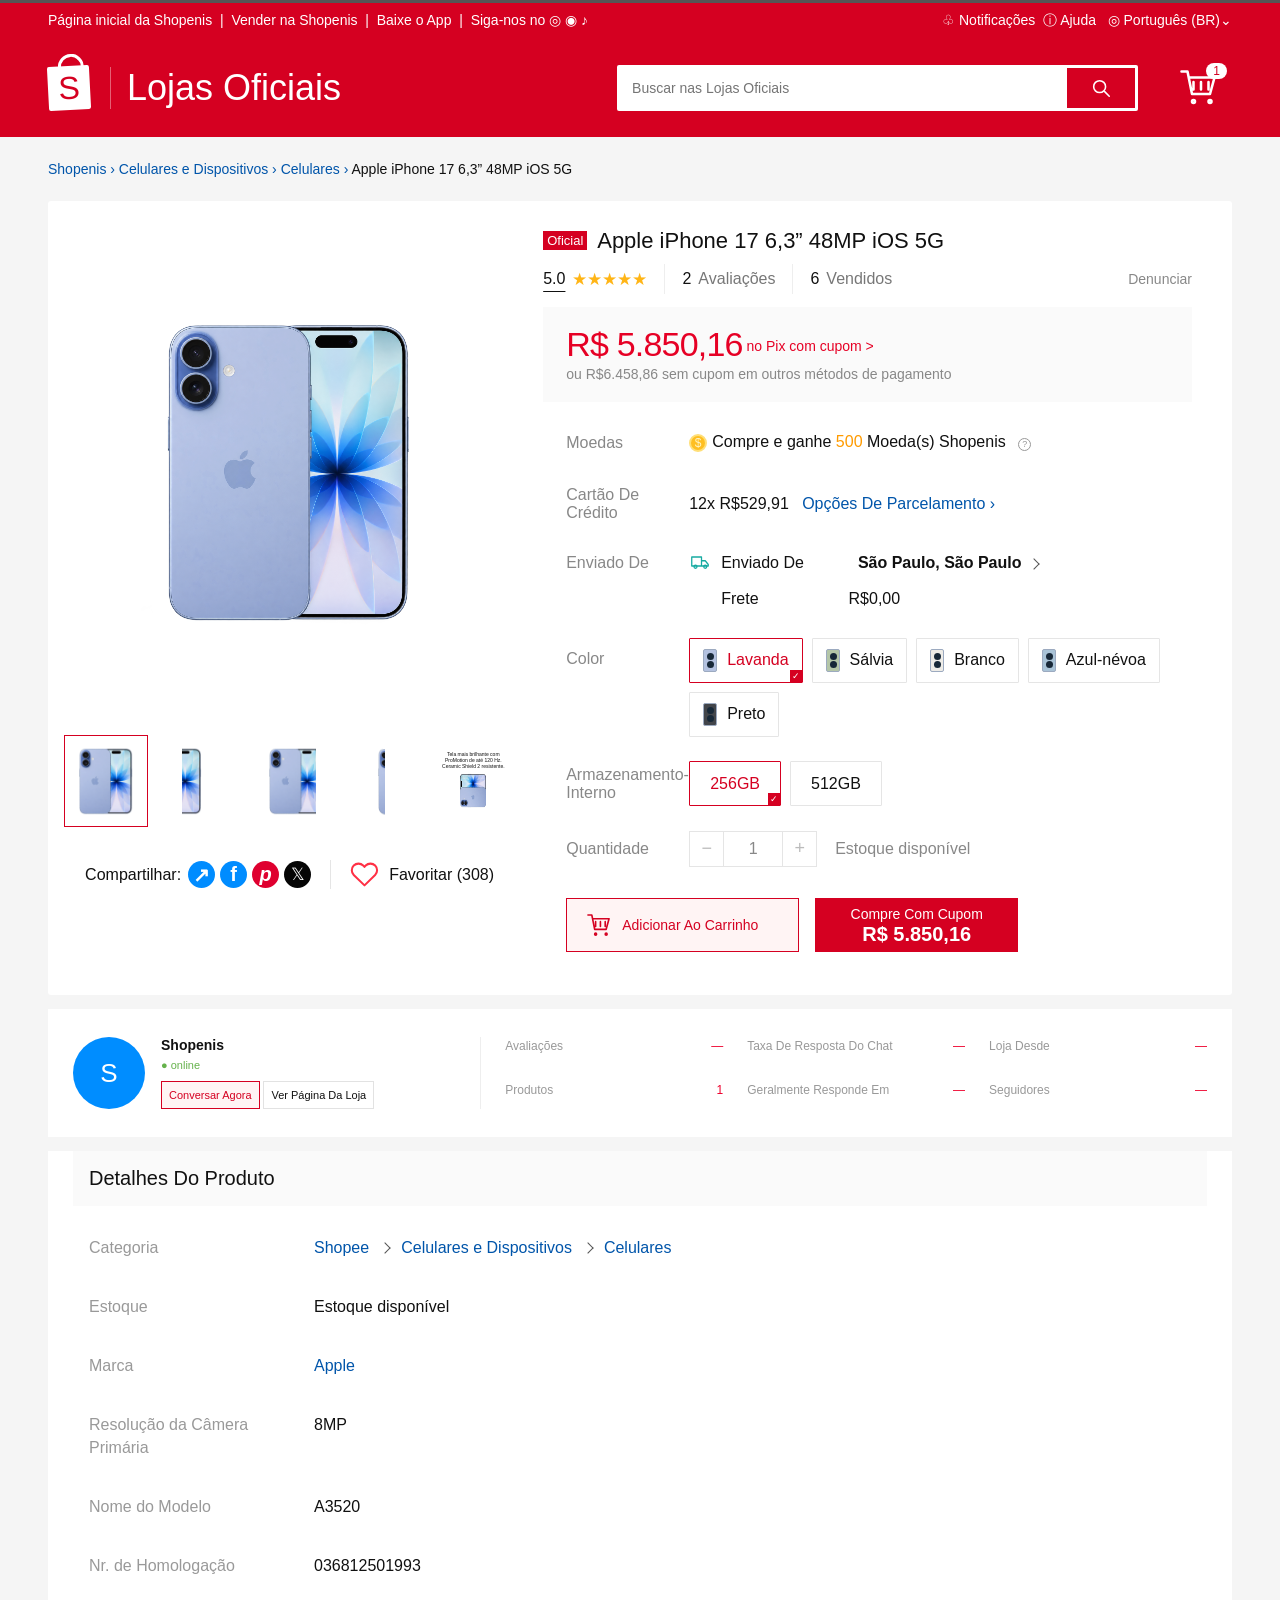
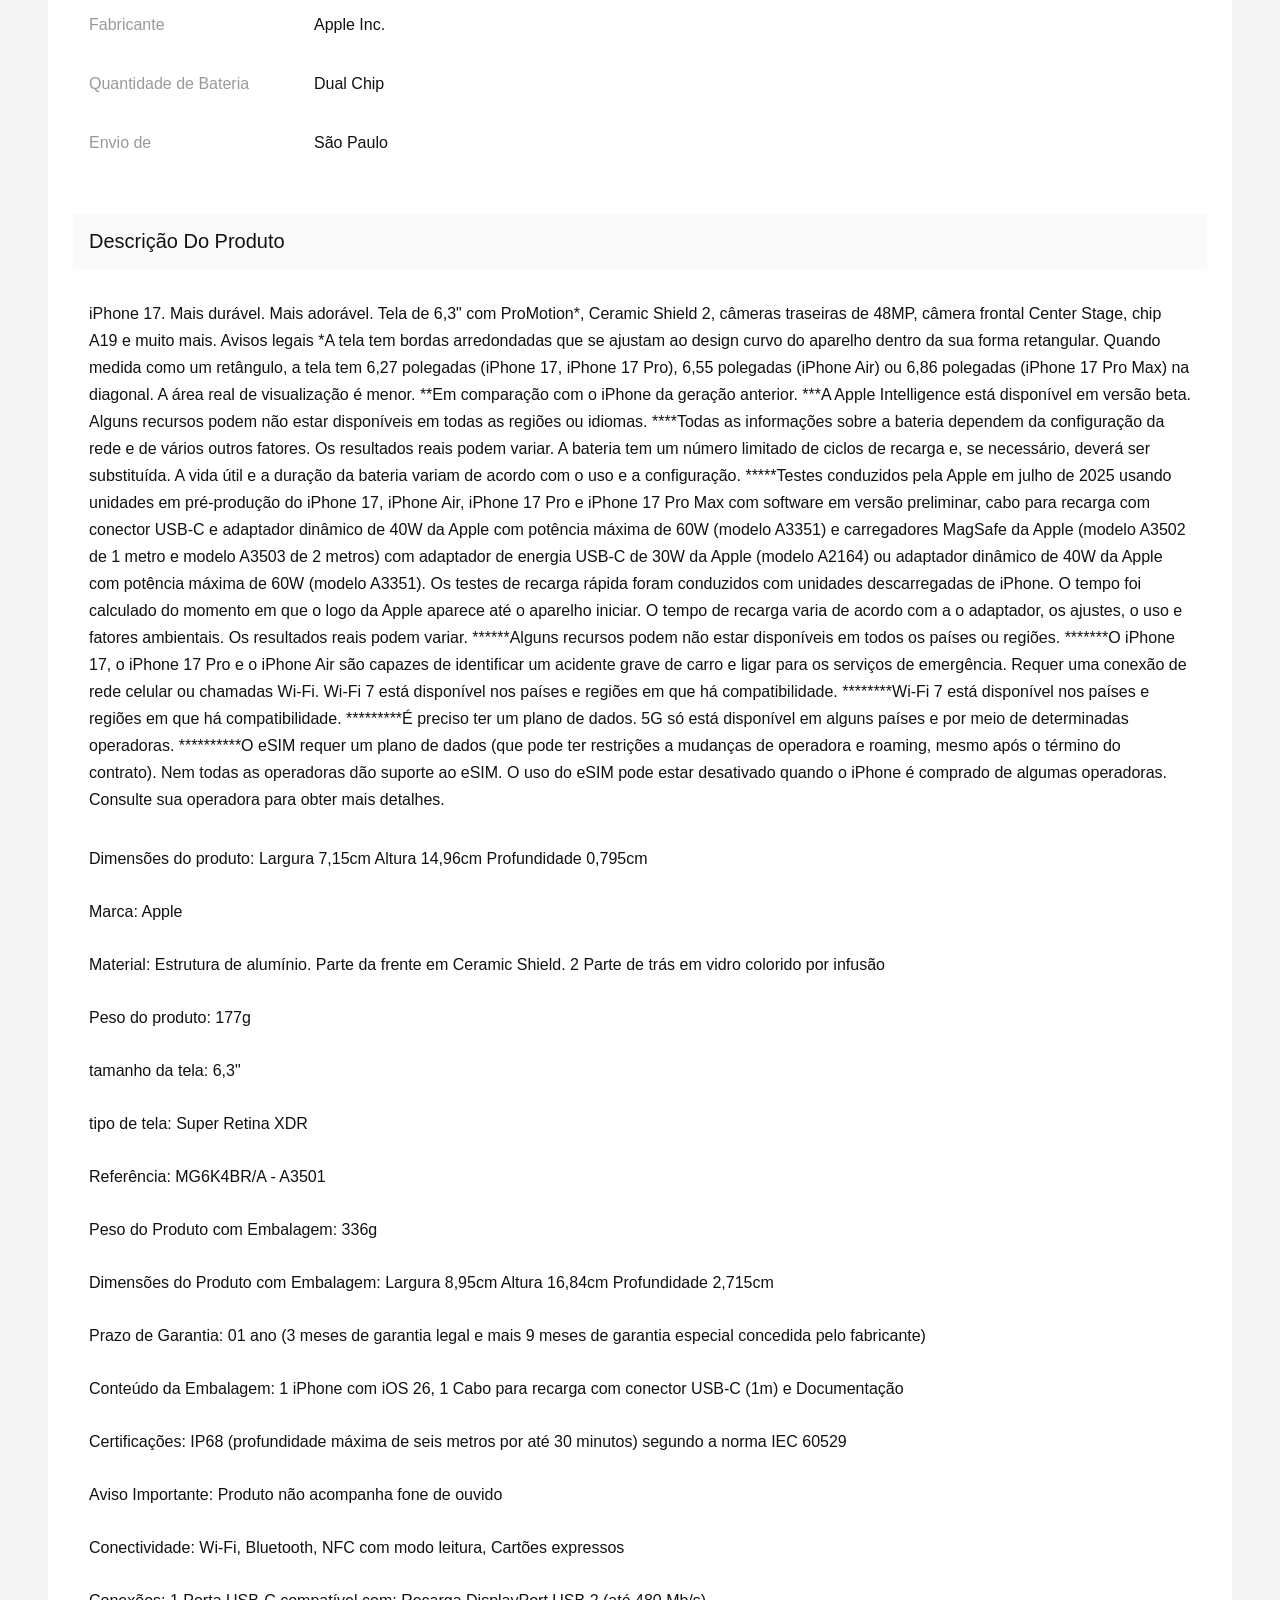
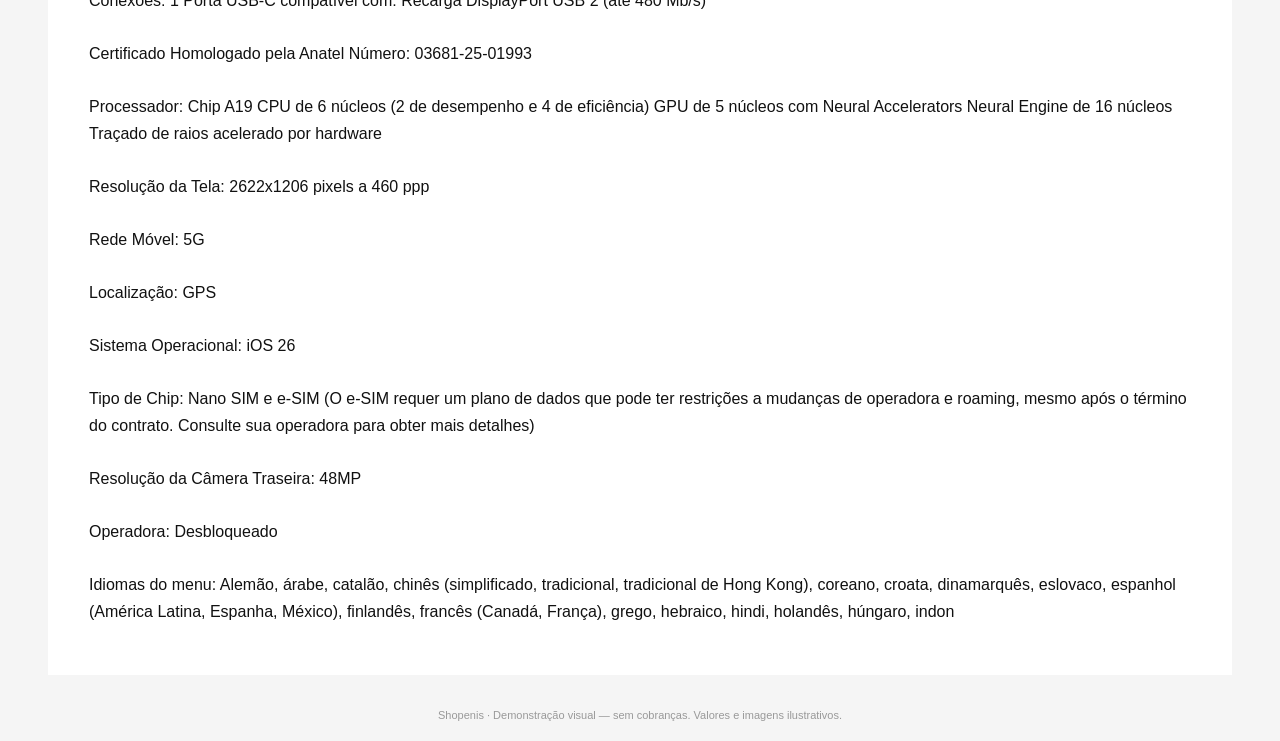
==== ABRIR-CHECKOUT.html @ 7eb9c3ce "Create Shopenis visual checkout with standalone HTML preview" ====
<!doctype html><html lang="pt-BR"><head><meta charset="UTF-8"><meta name="viewport" content="width=device-width,initial-scale=1"><title>Shopenis | iPhone 17</title><style>
*{box-sizing:border-box}body{margin:0;background:#f5f5f5;color:#111;font:14px Arial,Helvetica,sans-serif}button,input{font:inherit}button{cursor:pointer;background:white;border:1px solid #e2e2e2;color:inherit;padding:9px 14px}button:hover{filter:brightness(.98)}a,.link{color:#0055aa;text-decoration:none;cursor:pointer}.wrap{width:calc(100% - 96px);max-width:1400px;margin:auto}header{background:#d50021;color:white;border-top:3px solid #555}.topbar{display:flex;justify-content:space-between;height:36px;align-items:flex-start;padding-top:9px;font-size:14px;white-space:nowrap;gap:20px}.masthead{height:98px;display:flex;align-items:center;gap:26px}.brand{color:inherit;display:flex;align-items:center;gap:20px;font-size:36px;white-space:nowrap;font-weight:500}.bag{display:inline-flex;align-items:center;justify-content:center;width:42px;height:44px;background:white;color:#d50021;font-size:32px;position:relative;border-radius:2px;transform:rotate(-3deg)}.bag:before{content:'';position:absolute;width:20px;height:17px;border:3px solid white;border-bottom:0;border-radius:14px 14px 0 0;left:11px;top:-12px}.brand>span+span{border-left:1px solid #ffffff60;padding-left:16px}.search{margin-left:auto;width:44%;display:flex;background:white;padding:3px;height:46px;border-radius:2px}.search input{border:0;flex:1;min-width:0;padding:10px 12px;font-size:14px;outline:none}.search button{background:#d50021;color:white;border:0;width:68px;display:grid;place-items:center;padding:0}.icon{width:22px;height:22px;display:inline-block;vertical-align:middle;fill:none;stroke:currentColor;stroke-width:1.7;stroke-linecap:round;stroke-linejoin:round}#cart-icon{background:transparent;border:0;color:white;position:relative;padding:10px 16px}#cart-icon .icon{width:36px;height:36px}sup{font-size:12px;background:white;color:#d50021;border-radius:20px;position:absolute;right:5px;top:3px;padding:1px 7px}.breadcrumb{font-size:14px;color:#0055aa;margin:23px 0;line-height:18px}.breadcrumb span{color:#111}.white{background:white;margin-bottom:14px}.product-panel{display:grid;grid-template-columns:39% minmax(0,1fr);gap:24px;padding:26px 40px 29px 16px;min-height:794px;border-radius:3px}.product-info{padding:0}h1{font-size:22px;line-height:28px;font-weight:500;margin:0 0 10px}h1 small,.store-line small{background:#d50021;color:white;font-size:13px;padding:2px 4px;margin-right:5px;vertical-align:3px}.reviews{display:flex;gap:7px;align-items:center;font-size:16px;height:28px}.reviews u{text-underline-offset:7px}.reviews>span{color:#ffb516;letter-spacing:0;font-size:17px}.reviews em{font-style:normal;color:#777;font-size:16px}.reviews i{height:30px;border-left:1px solid #eee;margin:0 10px}.reviews button{margin-left:auto;border:0;color:#888;font-size:14px;padding:0}.price-box{background:#fafafa;padding:17px 23px;margin:14px 0 10px;min-height:93px}.price-box strong{font-size:34px;line-height:40px;color:#e60025;font-weight:500;letter-spacing:-.8px}.price-box span{font-size:14px;color:#e60025;vertical-align:5px}.price-box small{color:#888;font-size:14px;line-height:21px}.info-row{display:flex;align-items:center;min-height:64px;padding:12px 23px;font-size:14px}.info-row>label{color:#888;width:123px;flex-shrink:0;line-height:18px}.gold{color:#ff9b00}.coin{background:#ffbf21;border:2px solid #ffdf78;color:#fff4c4;width:18px;height:18px;display:inline-flex;align-items:center;justify-content:center;border-radius:50%;font-size:12px;vertical-align:middle;margin-right:5px}.hint{color:#999;border:1px solid #999;border-radius:50%;font-size:9px;display:inline-grid;place-items:center;width:13px;height:13px;margin-left:8px}.shipping{align-items:flex-start;padding-top:20px;padding-bottom:15px;min-height:107px}.shipping p{margin:0 0 18px;display:flex;align-items:center;gap:10px}.shipping p:last-child{margin-left:32px;margin-bottom:0}.shipping b{font-weight:600;color:#111;margin-left:32px}.shipping .icon{color:#16aaa1;width:22px;height:18px}.shipping .freight-price{margin-left:80px}.options{display:flex;flex-wrap:wrap;gap:9px}.option{padding:12px 20px;border:1px solid #e5e5e5;background:white;font-size:14px;position:relative;min-height:45px;border-radius:1px;line-height:19px}.option.selected{border-color:#d50021;color:#d50021}.option.selected:after{content:'✓';position:absolute;right:0;bottom:0;background:#d50021;color:white;font-size:9px;padding:0 2px;line-height:12px}.option .tiny-phone{margin-right:10px;width:14px;height:23px;border-radius:2px;vertical-align:middle}#colors{max-width:490px}#colors .option{padding:10px 13px}.quantity{display:flex;align-items:center}.quantity button,.quantity>.qty{height:36px;width:35px;padding:6px;border:1px solid #e5e5e5;text-align:center;color:#bbb;font-size:18px}.quantity .qty{border-left:0;border-right:0;width:58px;color:#888;line-height:22px;font-size:16px}.quantity small{font-size:14px;color:#888;margin-left:18px}.buy-actions{display:flex;gap:16px;margin:20px 23px 0}.primary{background:#f34b2b;border:1px solid #f34b2b;color:white;min-height:40px;padding:10px 28px}.primary.red{background:#d50021;border-color:#d50021;min-width:203px;padding:5px 23px;font-size:14px;line-height:20px}.buy-price{font-size:20px}.outline{border:1px solid #d50021;color:#d50021;background:#fff4f4}.buy-actions .outline{font-size:14px;min-height:54px;display:flex;align-items:center;gap:12px;padding:12px 20px}.buy-actions .icon{width:23px;height:23px}.gallery{min-width:0}.product-art{height:490px;position:relative;display:flex;justify-content:center;align-items:center;isolation:isolate}.product-image{width:100%;height:100%;object-fit:contain;padding:44px 65px 48px;display:block}.phone-back{height:355px;width:174px;background:linear-gradient(120deg,#cad6ed,#9eafca);border:2px solid #8693ac;border-radius:30px;z-index:2;position:relative;box-shadow:inset 2px 0 3px white,2px 2px 3px #999}.phone-front{height:355px;width:170px;border:4px solid #222;border-radius:30px;margin-left:-58px;position:relative;overflow:hidden;background:linear-gradient(145deg,#e6f4f9,#70a6cf 46%,#e3edfa 50%,#9ebce4 80%);box-shadow:1px 0 2px #777}.phone-front>i{position:absolute;top:8px;left:48px;background:#111;width:55px;height:15px;border-radius:20px}.screen-flower{position:absolute;width:250px;height:300px;left:-40px;top:65px;background:repeating-conic-gradient(from 25deg at 50% 50%,#bcdff500 0deg,#104c86 30deg,#cbe6fc 48deg,#f5f8ff 53deg,#4786ba 70deg);border-radius:50%;transform:scaleX(.7)}.lenses{position:absolute;left:9px;top:12px;display:grid;gap:5px}.lenses i{width:37px;height:37px;border-radius:50%;border:3px solid #677a95;background:radial-gradient(circle,#25415f 10%,#0a182a 35%,#283444 45%,#091019 65%);box-shadow:0 0 1px white}.flash{position:absolute;left:58px;top:45px;background:#fff2ce;border-radius:50%;width:10px;height:10px}.apple{color:#7791b3;position:absolute;font-size:32px;top:45%;left:45%}.thumbs{display:flex;justify-content:space-between;gap:8px;height:92px;padding:0;position:relative;margin-top:18px}.thumbs button{width:92px;height:92px;display:flex;align-items:center;justify-content:center;border-color:transparent;padding:6px}.thumbs button.chosen{border-color:#d50021}.tiny-phone{display:inline-block;width:30px;height:56px;background:#b5c6df;border:1px solid #9caac0;border-radius:6px;vertical-align:middle;position:relative;flex-shrink:0}.tiny-phone:before{content:'';width:7px;height:7px;position:absolute;left:3px;top:3px;background:#172838;border-radius:50%;box-shadow:0 8px #172838}.tiny-phone.front{background:linear-gradient(130deg,#d9edf7,#367ead,#d9edf7)}.side-phone{width:6px;height:60px;background:#b4bfd1}.horizontal{transform:rotate(90deg)}.social{display:flex;align-items:center;justify-content:center;gap:7px;margin-top:33px;font-size:16px;white-space:nowrap}.social-links{display:flex;gap:5px}.social-links a{width:27px;height:27px;border-radius:50%;background:#008cff;color:white;display:grid;place-items:center;font-size:20px;font-weight:700}.social-links a:nth-child(3){background:#df002f;font-style:italic}.social-links a:nth-child(4){background:#050505;font-size:17px;font-weight:400}.social i{border-left:1px solid #e5e5e5;height:29px;margin:0 12px}.social button{border:0;padding:0;background:none;font-size:16px;display:flex;gap:10px;align-items:center}.social button .icon{width:29px;height:29px;color:#ff3045}.seller{padding:28px 25px;display:flex;gap:24px}.seller-name{display:flex;align-items:center;gap:16px;width:36%;border-right:1px solid #eee;padding-right:18px}.avatar{width:72px;height:72px;flex-shrink:0;border-radius:50%;background:#008dff;color:white;display:grid;place-items:center;font-size:26px}.seller-name small{display:block;color:#65b24b;font-size:11px;margin:6px 0 10px}.seller-name button{font-size:11px;padding:7px}.seller-stats{flex:1;display:grid;grid-template-columns:repeat(3,1fr);gap:16px 24px;color:#999;font-size:12px}.seller-stats p{margin:2px 0}.seller-stats span{float:right;color:#ee002d}.details{padding:0 25px 24px}.details h2{background:#fafafa;padding:14px 16px;font-size:20px;line-height:27px;font-weight:500;margin:0}.specifications{display:grid;grid-template-columns:225px minmax(0,1fr);row-gap:36px;padding:30px 16px 60px;margin:0;font-size:16px;line-height:23px}.specifications dt{color:#999;padding-right:50px}.specifications dd{margin:0;overflow-wrap:anywhere}.specifications dd:first-of-type{display:flex;align-items:center;flex-wrap:wrap;gap:8px}.breadcrumb-chevron{width:8px;height:8px;display:inline-block;border-right:1px solid #555;border-top:1px solid #555;transform:rotate(45deg);margin:0 4px}.product-description{padding:31px 16px 0;font-size:16px;line-height:27px;overflow-wrap:anywhere}.product-description p{padding:0;margin:0 0 26px;line-height:27px}.product-description .legal-copy{margin-bottom:32px}h2{font-size:16px;font-weight:400;margin:0}.hidden{display:none!important}footer{font-size:11px;color:#999;text-align:center;padding:20px}
.cart-mode header,.checkout-mode header{background:white;color:#ee4d2d;border-top:3px solid #444}.cart-mode .topbar,.checkout-mode .topbar{color:white;position:relative}.cart-mode header:before,.checkout-mode header:before{content:'';position:absolute;top:3px;width:100%;height:29px;background:linear-gradient(#ff6038,#f33f25)}.cart-mode .masthead,.checkout-mode .masthead{height:84px}.cart-mode .brand,.checkout-mode .brand{font-size:24px}.cart-mode .bag,.checkout-mode .bag{background:#ee4d2d;color:white}.cart-mode .bag:before,.checkout-mode .bag:before{border-color:#ee4d2d}.cart-mode .brand>span+span,.checkout-mode .brand>span+span{border:0;padding:0}#page-title{border-left:1px solid #ee4d2d;padding-left:14px;font-size:16px}.product-mode #page-title{display:none}.cart-mode .search{border:1px solid #ee4d2d}.cart-mode .search button{background:#ee4d2d}.cart-mode #cart-icon,.checkout-mode #cart-icon,.checkout-mode .search{display:none}.cart-mode main,.checkout-mode main{padding-top:18px}.cart-head{padding:16px 30px;display:grid;grid-template-columns:50% 15% 15% 12% 8%;color:#888;font-size:11px}.cart-head span:first-child{color:#222}.store-line{padding:17px 30px;border-bottom:1px solid #eee}.cart-item{display:grid;grid-template-columns:50% 15% 15% 12% 8%;align-items:center;padding:25px 30px;min-height:120px;font-size:11px}.cart-product{display:flex;align-items:center;gap:18px}.cart-product>small{color:#888;font-size:10px}.cart-product small span{display:block;margin-top:5px}.cart-product small button{border:0;color:#0055a8;padding:5px 0}.accent{color:#ee4d2d}.cart-item>button{border:0;font-size:11px;color:#0055a8;padding:0}.coupon-line{border-top:1px solid #eee;padding:18px 30px;color:#0055a8;font-size:11px}.cart-bottom{margin-top:22px}.cart-bottom>div{padding:14px 30px;border-bottom:1px dashed #eee}.cart-bottom>div:first-child{text-align:right}.cart-bottom>div:first-child span{margin-left:45px;color:#0055a8;font-size:11px}.coins{color:#aaa}.cart-bottom>.coins{text-align:right;font-size:11px}.cart-total{display:flex;justify-content:space-between;align-items:center}.cart-total strong{font-size:19px;font-weight:400}.cart-total .primary{margin-left:12px;min-width:170px}.address-block{border-top:3px solid transparent;border-image:repeating-linear-gradient(120deg,#8ac7d9 0 18px,white 18px 30px,#ef9b9f 30px 50px,white 50px 64px) 3;padding:24px}.address-block h2{color:#ee4d2d;margin-bottom:15px}.address-block p{white-space:pre-line;line-height:1.7}.link{border:0;background:transparent;padding:0;font-size:11px}.order-head{display:grid;grid-template-columns:60% 15% 10% 15%;align-items:center;padding:30px 24px}.order-head>span{font-size:11px;color:#777}.order .store-line{border:0;padding:20px 24px}.order .store-line a{color:#00a69a}.order-item{display:grid;grid-template-columns:60% 15% 10% 15%;align-items:center;padding:15px 30px 30px;font-size:11px}.order-item>div{display:flex;gap:18px;align-items:center}.order-item .variant{color:#888}.order-coupon{border-block:1px solid #eee;text-align:right;padding:25px;color:#0055a8;font-size:11px}.order-message{padding:22px;display:flex;justify-content:space-between;background:#fafdfe;font-size:11px;border-bottom:1px dashed #ddd}.order-message input{padding:8px;border:1px solid #ddd;margin-left:8px;max-width:150px}.order-total{text-align:right;padding:24px;background:#fafdfe;font-size:11px}.order-total strong{font-size:17px}.checkout-row{padding:25px;display:flex;justify-content:space-between;align-items:center;border-bottom:1px solid #eee}.checkout-row>span{font-size:11px;color:#888}.checkout-row.coins{justify-content:flex-start;gap:24px}.checkout-row.coins h2{color:#333}.payment-top{display:flex;align-items:center;gap:24px;padding:20px 25px;border-bottom:1px solid #eee}.payment-top h2{flex-shrink:0}.payment-options{display:flex;gap:6px;flex-wrap:wrap}.payment-options .option{font-size:10px;padding:10px}.payment-detail{display:flex;align-items:center;gap:24px;padding:25px 20%;font-size:11px}.payment-symbol{font-size:26px;background:#f8f8f8;border:1px solid #eee;color:#00a99c;padding:5px}.payment-final{padding:25px;background:#fffefa;display:flex;align-items:center;justify-content:flex-end;gap:30px}.payment-final strong{font-size:24px;font-weight:400;margin-left:20px}#result{padding:0 25px 15px;margin:0;color:#777;font-size:11px}dialog{padding:25px 24px;width:420px;border:0;border-radius:3px;box-shadow:0 2px 5px #4446;color:#444}dialog::backdrop{background:#0006}dialog h2{font-size:16px;margin-bottom:8px}dialog form>p{font-size:10px;margin:0 0 20px}.fields{display:grid;grid-template-columns:1fr 1fr;gap:17px 14px}.fields>input,.number>input{width:100%;border:1px solid #ddd;padding:10px 8px;font-size:11px;min-width:0;border-radius:0;height:34px}.fields input::placeholder{color:#b3b3b3}.full{grid-column:1/-1}.number{display:flex;align-items:center;gap:8px}.number>input{flex:1;min-width:0}.number label{white-space:nowrap;font-size:11px;display:flex;align-items:center;gap:5px}.number input[type=checkbox]{margin:0;accent-color:#ee4d2d}.dialog-actions{display:flex;justify-content:flex-end;gap:14px;margin-top:17px}.dialog-actions>button{width:118px;border:0}.dialog-actions .primary{padding:8px}input:focus-visible,button:focus-visible{outline:2px solid #f7a18b;outline-offset:2px}body:has(dialog[open]){overflow:hidden}
.checkout-mode .wrap,.cart-mode .wrap{max-width:1200px}.cart-mode .bag,.checkout-mode .bag{transform:none}.cart-mode .topbar,.checkout-mode .topbar{height:29px;padding-top:6px;font-size:11px}.cart-mode header,.checkout-mode header{font-size:12px}.cart-mode .masthead,.checkout-mode .masthead{height:84px}.cart-mode h1,.checkout-mode h1{font-size:16px}.cart-mode .tiny-phone,.checkout-mode .tiny-phone{width:25px;height:44px}.cart-mode .quantity button,.cart-mode .quantity .qty{height:26px;width:27px;font-size:12px;line-height:15px}.checkout-mode .option{font-size:11px;padding:9px 12px;min-height:32px}.checkout-mode .option.selected{border-color:#ee4d2d;color:#ee4d2d}.checkout-mode .option.selected:after{background:#ee4d2d}.checkout-mode .search,.cart-mode .search{height:36px}.fields input::placeholder{color:#b3b3b3}.dialog-actions>button{min-height:30px}.dialog-actions .primary{padding:6px}input:focus-visible,button:focus-visible{outline:2px solid #f7a18b;outline-offset:2px}body:has(dialog[open]){overflow:hidden}
@media(min-width:801px) and (max-width:1199px){.wrap{width:88%}.topbar{font-size:10px;height:26px;padding-top:7px}.masthead{height:70px;gap:17px}.brand{font-size:26px;gap:14px}.bag{width:29px;height:31px;font-size:24px}.bag:before{width:15px;height:13px;left:7px;top:-9px;border-width:2px}.search{height:34px;width:46%}.search input{font-size:10px}.search button{width:48px}#cart-icon .icon{width:26px;height:26px}.breadcrumb{font-size:10px;margin:16px 0;line-height:15px}.product-panel{padding:18px 28px 24px 12px;gap:18px;grid-template-columns:39% minmax(0,1fr);min-height:533px}h1{font-size:16px;line-height:20px;margin-bottom:7px}h1 small{font-size:9px;vertical-align:1px}.reviews{font-size:11px;height:20px;gap:4px}.reviews>span{font-size:12px}.reviews em,.reviews button{font-size:10px}.reviews i{height:20px;margin:0 7px}.price-box{padding:10px 16px;margin:10px 0 6px;min-height:64px}.price-box strong{font-size:24px;line-height:29px}.price-box span,.price-box small{font-size:10px;line-height:15px}.price-box span{vertical-align:3px}.info-row{font-size:10px;min-height:45px;padding:8px 16px}.info-row>label{width:83px;line-height:13px}.shipping{min-height:76px;padding-top:14px}.shipping p{gap:7px;margin-bottom:12px}.shipping b{margin-left:20px}.shipping p:last-child{margin-left:23px}.shipping .freight-price{margin-left:55px}.coin{width:13px;height:13px;font-size:9px;border-width:1px}.hint{width:10px;height:10px;font-size:7px}.options{gap:6px}.option{font-size:10px;padding:8px 14px;min-height:31px;line-height:14px}#colors .option{padding:7px 9px}#colors{max-width:340px}.option .tiny-phone{width:10px;height:16px;margin-right:7px}.quantity button,.quantity>.qty{height:25px;width:24px;font-size:13px;padding:4px}.quantity .qty{width:40px;font-size:11px;line-height:16px}.quantity small{font-size:10px;margin-left:12px}.buy-actions{gap:12px;margin:14px 16px 0}.buy-actions .outline{font-size:10px;min-height:38px;padding:8px 14px;gap:7px}.buy-actions .icon{width:17px;height:17px}.primary.red{min-width:142px;font-size:10px;line-height:14px;padding:4px 16px}.buy-price{font-size:14px}.product-art{height:345px}.product-image{padding:31px 45px 34px}.phone-back,.phone-front{height:245px;width:120px;border-radius:23px}.phone-front{margin-left:-40px}.thumbs{height:64px;margin-top:12px}.thumbs button{height:64px;width:64px;padding:4px}.social{font-size:11px;gap:5px;margin-top:23px}.social-links{gap:3px}.social-links a{width:19px;height:19px;font-size:14px}.social-links a:nth-child(4){font-size:12px}.social i{height:20px;margin:0 8px}.social button{font-size:11px;gap:7px}.social button .icon{width:20px;height:20px}.seller{font-size:11px;padding:22px}.seller-stats{font-size:10px;gap:12px}.avatar{width:54px;height:54px}.details{padding-inline:18px}.details h2{font-size:15px;line-height:20px;padding:11px 12px}.specifications{font-size:12px;line-height:17px;grid-template-columns:168px minmax(0,1fr);row-gap:27px;padding:23px 12px 45px}.specifications dt{padding-right:38px}.product-description{font-size:12px;line-height:20px;padding:23px 12px 0}.product-description p{line-height:20px}}
@media(max-width:800px){.wrap{width:94%}.topbar{height:27px;padding-top:7px;font-size:9px}.topbar>span:first-child{white-space:nowrap;overflow:hidden}.topbar>span:last-child{display:none}.masthead{height:74px;gap:14px}.brand{font-size:24px;gap:12px}.bag{width:29px;height:31px;font-size:24px}.bag:before{width:15px;height:13px;left:7px;top:-9px;border-width:2px}.search{width:43%;height:36px}.search input{font-size:11px}.search button{width:42px}#cart-icon{padding:6px}#cart-icon .icon{width:26px;height:26px}.breadcrumb{font-size:11px;line-height:17px;margin:16px 0}.product-panel{grid-template-columns:38% minmax(0,1fr);padding:18px 14px;gap:18px;min-height:0}h1{font-size:17px;line-height:24px}h1 small{font-size:10px;vertical-align:2px}.reviews{font-size:11px;gap:4px}.reviews em,.reviews button{font-size:10px}.reviews>span{font-size:13px}.reviews i{margin:0 5px;height:20px}.price-box{padding:12px;min-height:0}.price-box strong{font-size:26px;line-height:34px}.price-box span,.price-box small{font-size:11px;line-height:17px}.price-box span{vertical-align:2px}.info-row{font-size:11px;padding:9px 0;min-height:48px}.info-row>label{width:85px;font-size:11px}.shipping b{margin-left:0}.shipping p{gap:5px;font-size:10px}.shipping .freight-price{margin-left:40px}.option,#colors .option{font-size:11px;padding:8px 9px;min-height:32px;line-height:16px}.option .tiny-phone{width:10px;height:16px;margin-right:6px}.options{gap:6px}.coin{width:14px;height:14px;font-size:10px;border-width:1px}.quantity button,.quantity>.qty{height:27px;width:26px;font-size:13px;padding:4px}.quantity .qty{width:38px;font-size:12px;line-height:18px}.quantity small{font-size:10px;margin-left:8px}.buy-actions{margin:14px 0 0;gap:8px}.buy-actions .outline{font-size:10px;padding:8px 10px;min-height:40px;gap:4px}.primary.red{min-width:130px;padding:5px 12px;font-size:10px;line-height:14px}.buy-price{font-size:14px}.product-art{height:310px}.product-image{padding:22px 10px}.phone-back,.phone-front{height:220px;width:105px;border-radius:22px}.phone-front{margin-left:-40px}.thumbs{height:48px;gap:3px;margin-top:10px}.thumbs button{height:48px;width:20%;padding:3px}.tiny-phone{height:36px;width:20px}.social{font-size:10px;white-space:normal;flex-wrap:wrap;margin-top:20px;gap:4px}.social-links a{width:19px;height:19px;font-size:14px}.social-links a:nth-child(4){font-size:11px}.social button{font-size:10px;gap:4px}.social i{height:18px;margin:0 5px}.social button .icon{width:18px;height:18px}.seller{padding:18px;gap:18px}.seller-name{width:45%;gap:10px;font-size:11px}.avatar{width:48px;height:48px;font-size:20px}.seller-name button{font-size:9px;padding:5px}.seller-stats{grid-template-columns:repeat(2,1fr);font-size:10px;gap:12px}.details{padding:0 18px 22px}.details h2{font-size:18px;padding:13px 14px;line-height:25px}.specifications{grid-template-columns:170px minmax(0,1fr);font-size:14px;line-height:21px;row-gap:28px;padding:26px 14px 40px}.specifications dt{padding-right:25px}.product-description{font-size:14px;line-height:25px;padding:26px 14px 0}.product-description p{line-height:25px}.cart-head,.cart-item{padding:20px 12px}.cart-product{gap:8px}.cart-product>small{display:none}.cart-total .primary{min-width:100px}.order-head,.order-item{grid-template-columns:52% 18% 10% 20%}.payment-top{display:block}.payment-top h2{margin-bottom:15px}}
@media(max-width:560px){.masthead{height:auto;flex-wrap:wrap;padding-block:16px;gap:15px}.search{order:3;width:100%;height:36px}.brand{font-size:24px}.product-mode .brand{margin-right:auto}.product-panel{display:block;padding:12px}.gallery{padding:0}.product-art{height:330px}.product-image{padding:22px 40px}.thumbs{max-width:360px;margin:8px auto 0;height:62px}.thumbs button{height:62px}.social{margin:21px 0;font-size:12px;white-space:nowrap}.social button{font-size:12px}.social-links a{width:23px;height:23px;font-size:17px}.social-links a:nth-child(4){font-size:13px}.social button .icon{width:24px;height:24px}.social i{margin:0 7px}.product-info{padding:8px 0 5px}h1{font-size:18px}.reviews{font-size:12px}.price-box strong{font-size:28px}.price-box small{font-size:11px}.info-row{font-size:12px;min-height:52px}.info-row>label{width:95px;font-size:11px}.shipping p{font-size:11px}.options{gap:7px}#colors .option{font-size:11px;padding:9px 10px}.buy-actions>button{flex:1;min-width:0}.buy-actions .outline{font-size:11px;padding:9px 12px}.primary.red{font-size:11px}.seller{display:block}.seller-name{width:100%;border:0}.seller-stats{margin-top:22px}.details{padding:0 10px 20px}.details h2{font-size:17px;padding:12px}.specifications{grid-template-columns:125px minmax(0,1fr);gap:25px 0;font-size:12px;line-height:19px;padding:25px 12px 35px}.specifications dt{padding-right:17px}.product-description{padding:24px 12px 0;font-size:13px;line-height:23px}.product-description p{line-height:23px}.cart-head{display:none}.cart-item{grid-template-columns:1fr 1fr;gap:20px}.cart-product{grid-column:1/-1}.cart-item>.unit-price{display:none}.cart-item>.total-price{grid-column:2;grid-row:2}.cart-item>button{grid-column:2}.cart-bottom>div{padding:14px}.cart-bottom>div:first-child{font-size:11px}.cart-bottom>div:first-child span{display:block;margin:10px 0 0}.cart-total{display:block}.cart-total>div{margin-top:20px;display:flex;flex-wrap:wrap;align-items:center;gap:5px}.cart-total .primary{margin-left:auto}.order-head{grid-template-columns:1fr auto;padding:22px 16px}.order-head span:not(:last-child){display:none}.order-item{grid-template-columns:1fr auto;padding:16px;gap:15px}.order-item>div{grid-column:1/-1;gap:12px;flex-wrap:wrap}.order-item>.unit-price{display:none}.order-item>.qty{font-size:11px}.order-item>.qty:before{content:'Quantidade: '}.order-message{display:block;padding:16px}.order-message>span{display:block;margin:8px 0}.checkout-row{padding:22px 16px}.payment-top{padding:20px 16px}.payment-detail{padding:24px}.payment-final{padding:20px 16px;display:block;text-align:right}.payment-final>span{display:block;margin-bottom:20px}.payment-final .primary{width:100%}.address-block{padding:20px 16px}dialog{max-width:calc(100vw - 28px);padding:24px 20px}.fields{gap:14px 10px}.number label{font-size:10px}#page-title{font-size:14px}.checkout-mode .brand,.cart-mode .brand{font-size:22px}.checkout-mode .masthead{height:76px}.cart-mode .masthead{height:auto}.cart-mode .search{margin:0}.cart-mode header:before,.checkout-mode header:before{height:29px}}

.thumbs img{max-width:100%;height:100%;object-fit:contain}.photo-crop{display:block;position:relative;width:75%;height:90%;overflow:hidden}.photo-crop img{position:absolute;width:185%;max-width:none;height:100%;object-fit:contain;top:0}.front-crop{width:45%}.front-crop img{width:260%;right:-6%}.back-crop img{width:150%;left:-11%}.side-crop{width:10%;transform:skewY(8deg)}.side-crop img{width:1700%;max-width:none;left:-450%}.detail-thumb{display:flex;flex-direction:column;width:100%;height:100%;align-items:center;justify-content:center}.detail-thumb small{font-size:5px;line-height:6px}.detail-thumb img{height:55%;width:100%;object-fit:contain;transform:rotate(-90deg) scaleY(.65)}.product-art{overflow:hidden}.product-image{transition:filter .2s,transform .2s}.product-image[data-view=front]{transform:scale(1.3) translateX(-16%);clip-path:inset(0 0 0 48%)}.product-image[data-view=back]{transform:scale(1.3) translateX(18%);clip-path:inset(0 41% 0 0)}.product-image[data-view=side]{transform:scaleX(.15)}.product-image[data-view=detail]{transform:scale(1.35)}

@media(min-width:1200px){.product-mode main.wrap{width:calc(100% - 96px);max-width:1350px;margin-left:48px;margin-right:auto}.product-panel{grid-template-columns:40% minmax(0,1fr);gap:28px}.product-image{padding:51px 65px 52px}.info-row{min-height:61px}.shipping{min-height:100px}.buy-actions{margin-top:19px}}

dialog{width:375px;padding:24px 22px}.fields{gap:16px 12px}.fields>input,.number>input{height:30px;padding:8px;font-size:10px}.dialog-actions{margin-top:13px}.dialog-actions>button{width:105px;min-height:30px;padding:6px}.dialog-actions .primary{padding:6px}dialog form>p{margin-bottom:17px;font-size:9px}dialog h2{margin-bottom:8px}.number label{font-size:10px}
@media(min-width:1200px){.product-panel .info-row{font-size:16px}.product-panel .option{font-size:16px}.product-panel .quantity small{font-size:16px}.info-row:has(#colors){align-items:flex-start}.info-row:has(#colors)>label{padding-top:12px}.shipping{min-height:92px}.product-panel .shipping p{gap:10px}.product-panel .shipping b{margin-left:44px}.buy-actions .outline{min-width:233px}}

</style></head><body>
<header id="header"><div class="topbar wrap"><span>Página inicial da Shopenis &nbsp;|&nbsp; Vender na Shopenis &nbsp;|&nbsp; Baixe o App &nbsp;|&nbsp; Siga-nos no ◎ ◉ ♪</span><span>♧ Notificações &nbsp;ⓘ Ajuda &nbsp; ◎ Português (BR)⌄</span></div><div class="masthead wrap"><a href="./" class="brand"><span class="bag">S</span><span id="brand-title">Lojas Oficiais</span></a><span id="page-title"></span><form class="search" role="search"><input aria-label="Buscar na loja" placeholder="Buscar nas Lojas Oficiais"><button aria-label="Buscar"><svg class="icon" viewBox="0 0 24 24" aria-hidden="true"><circle cx="10.5" cy="10.5" r="6.5"/><path d="m16 16 5 5"/></svg></button></form><button id="cart-icon" aria-label="Ver carrinho"><svg class="icon" viewBox="0 0 24 24" aria-hidden="true"><circle cx="9" cy="21" r="1"/><circle cx="20" cy="21" r="1"/><path d="M1 1h4l3 15h12l3-11H6M9 8v5m5-5v5m5-5v5"/></svg><sup>1</sup></button></div></header>
<main class="wrap">
<section id="product"><p class="breadcrumb">Shopenis › Celulares e Dispositivos › Celulares › <span>Apple iPhone 17 6,3” 48MP iOS 5G</span></p><div class="product-panel white"><div class="gallery"><div class="product-art"><img id="product-image" class="product-image" data-product-image alt="iPhone 17 azul-lavanda, vista frontal e traseira" width="1200" height="1234"></div><div class="thumbs"><button class="chosen" aria-label="Vista principal" data-view="pair"><img data-product-image alt="" width="80" height="80"></button><button aria-label="Vista frontal" data-view="front"><span class="photo-crop front-crop"><img data-product-image alt=""></span></button><button aria-label="Vista traseira" data-view="back"><span class="photo-crop back-crop"><img data-product-image alt=""></span></button><button aria-label="Vista lateral" data-view="side"><span class="photo-crop side-crop"><img data-product-image alt=""></span></button><button aria-label="Detalhe" data-view="detail"><span class="detail-thumb"><small>Tela mais brilhante com<br>ProMotion de até 120 Hz.<br>Ceramic Shield 2 resistente.</small><img data-product-image alt=""></span></button></div><div class="social">Compartilhar: <span class="social-links"><a href="https://www.messenger.com/" aria-label="Messenger">↗</a><a href="https://www.facebook.com/" aria-label="Facebook">f</a><a href="https://www.pinterest.com/" aria-label="Pinterest">p</a><a href="https://x.com/" aria-label="X">𝕏</a></span><i></i><button id="favorite" aria-pressed="false"><svg class="icon" viewBox="0 0 24 24" aria-hidden="true"><path d="M20.8 4.6a5.5 5.5 0 0 0-7.8 0L12 5.7l-1.1-1.1a5.5 5.5 0 0 0-7.8 7.8L12 21l8.8-8.6a5.5 5.5 0 0 0 0-7.8Z"/></svg><span>Favoritar (308)</span></button></div></div><div class="product-info"><h1><small>Oficial</small> Apple iPhone 17 6,3” 48MP iOS 5G</h1><div class="reviews"><u>5.0</u> <span>★★★★★</span><i></i> 2 <em>Avaliações</em><i></i> 6 <em>Vendidos</em><button>Denunciar</button></div><div class="price-box"><div><strong id="price"></strong> <span>no Pix com cupom &gt;</span></div><small>ou R$6.458,86 sem cupom em outros métodos de pagamento</small></div><div class="info-row"><label>Moedas</label><div><span class="coin">$</span>Compre e ganhe <span class="gold">500</span> Moeda(s) Shopenis <span class="hint">?</span></div></div><div class="info-row"><label>Cartão De<br>Crédito</label><div>12x R$529,91 &nbsp; <a>Opções De Parcelamento ›</a></div></div><div class="info-row shipping"><label>Enviado De</label><div><p><svg class="icon" viewBox="0 0 24 24" aria-hidden="true"><path d="M1 4h13v12H1zM14 9h5l4 5v2h-9"/><circle cx="6" cy="17" r="2"/><circle cx="19" cy="17" r="2"/></svg> Enviado De <b>São Paulo, São Paulo <span class="breadcrumb-chevron"></span></b></p><p>Frete <span class="freight-price">R$0,00</span></p></div></div><div class="info-row"><label>Color</label><div id="colors" class="options"></div></div><div class="info-row"><label>Armazenamento-<br>Interno</label><div class="options"><button class="option selected" data-gb="256" aria-pressed="true">256GB</button><button class="option" data-gb="512" aria-pressed="false">512GB</button></div></div><div class="info-row"><label>Quantidade</label><div class="quantity"><button data-qty="-1" aria-label="Diminuir quantidade">−</button><span class="qty">1</span><button data-qty="1" aria-label="Aumentar quantidade">+</button><small>Estoque disponível</small></div></div><div class="buy-actions"><button class="outline" id="add-cart"><svg class="icon" viewBox="0 0 24 24" aria-hidden="true"><circle cx="9" cy="21" r="1"/><circle cx="20" cy="21" r="1"/><path d="M1 1h4l3 15h12l3-11H6M9 8v5m5-5v5m5-5v5"/></svg> Adicionar Ao Carrinho</button><button class="primary red" id="to-address">Compre Com Cupom<br><b class="buy-price"></b></button></div></div></div><div class="seller white"><div class="seller-name"><div class="avatar">S</div><div><b>Shopenis</b><small>● online</small><button class="outline">Conversar Agora</button> <button>Ver Página Da Loja</button></div></div><div class="seller-stats"><p>Avaliações <span>—</span></p><p>Taxa De Resposta Do Chat <span>—</span></p><p>Loja Desde <span>—</span></p><p>Produtos <span>1</span></p><p>Geralmente Responde Em <span>—</span></p><p>Seguidores <span>—</span></p></div></div><div class="details white"><h2>Detalhes Do Produto</h2><dl class="specifications">
<dt>Categoria</dt><dd><a href="https://shopee.com.br/">Shopee</a> <span class="breadcrumb-chevron" aria-hidden="true"></span> <a href="https://shopee.com.br/Celulares-e-Dispositivos-cat.11059988">Celulares e Dispositivos</a> <span class="breadcrumb-chevron" aria-hidden="true"></span> <a href="https://shopee.com.br/Celulares-cat.11059988.11060166">Celulares</a></dd>
<dt>Estoque</dt><dd>Estoque disponível</dd><dt>Marca</dt><dd><a href="https://shopee.com.br/search?brands=1189223">Apple</a></dd><dt>Resolução da Câmera Primária</dt><dd>8MP</dd><dt>Nome do Modelo</dt><dd>A3520</dd><dt>Nr. de Homologação</dt><dd>036812501993</dd><dt>Fabricante</dt><dd>Apple Inc.</dd><dt>Quantidade de Bateria</dt><dd>Dual Chip</dd><dt>Envio de</dt><dd>São Paulo</dd></dl>
<h2>Descrição Do Produto</h2><div class="product-description">
<p class="legal-copy">iPhone 17. Mais durável. Mais adorável. Tela de 6,3" com ProMotion*, Ceramic Shield 2, câmeras traseiras de 48MP, câmera frontal Center Stage, chip A19 e muito mais. Avisos legais *A tela tem bordas arredondadas que se ajustam ao design curvo do aparelho dentro da sua forma retangular. Quando medida como um retângulo, a tela tem 6,27 polegadas (iPhone 17, iPhone 17 Pro), 6,55 polegadas (iPhone Air) ou 6,86 polegadas (iPhone 17 Pro Max) na diagonal. A área real de visualização é menor. **Em comparação com o iPhone da geração anterior. ***A Apple Intelligence está disponível em versão beta. Alguns recursos podem não estar disponíveis em todas as regiões ou idiomas. ****Todas as informações sobre a bateria dependem da configuração da rede e de vários outros fatores. Os resultados reais podem variar. A bateria tem um número limitado de ciclos de recarga e, se necessário, deverá ser substituída. A vida útil e a duração da bateria variam de acordo com o uso e a configuração. *****Testes conduzidos pela Apple em julho de 2025 usando unidades em pré-produção do iPhone 17, iPhone Air, iPhone 17 Pro e iPhone 17 Pro Max com software em versão preliminar, cabo para recarga com conector USB-C e adaptador dinâmico de 40W da Apple com potência máxima de 60W (modelo A3351) e carregadores MagSafe da Apple (modelo A3502 de 1 metro e modelo A3503 de 2 metros) com adaptador de energia USB-C de 30W da Apple (modelo A2164) ou adaptador dinâmico de 40W da Apple com potência máxima de 60W (modelo A3351). Os testes de recarga rápida foram conduzidos com unidades descarregadas de iPhone. O tempo foi calculado do momento em que o logo da Apple aparece até o aparelho iniciar. O tempo de recarga varia de acordo com a o adaptador, os ajustes, o uso e fatores ambientais. Os resultados reais podem variar. ******Alguns recursos podem não estar disponíveis em todos os países ou regiões. *******O iPhone 17, o iPhone 17 Pro e o iPhone Air são capazes de identificar um acidente grave de carro e ligar para os serviços de emergência. Requer uma conexão de rede celular ou chamadas Wi-Fi. Wi-Fi 7 está disponível nos países e regiões em que há compatibilidade. ********Wi-Fi 7 está disponível nos países e regiões em que há compatibilidade. *********É preciso ter um plano de dados. 5G só está disponível em alguns países e por meio de determinadas operadoras. **********O eSIM requer um plano de dados (que pode ter restrições a mudanças de operadora e roaming, mesmo após o término do contrato). Nem todas as operadoras dão suporte ao eSIM. O uso do eSIM pode estar desativado quando o iPhone é comprado de algumas operadoras. Consulte sua operadora para obter mais detalhes.</p>
<p>Dimensões do produto: Largura 7,15cm Altura 14,96cm Profundidade 0,795cm</p>
<p>Marca: Apple</p>
<p>Material: Estrutura de alumínio. Parte da frente em Ceramic Shield. 2 Parte de trás em vidro colorido por infusão</p>
<p>Peso do produto: 177g</p>
<p>tamanho da tela: 6,3"</p>
<p>tipo de tela: Super Retina XDR</p>
<p>Referência: MG6K4BR/A - A3501</p>
<p>Peso do Produto com Embalagem: 336g</p>
<p>Dimensões do Produto com Embalagem: Largura 8,95cm Altura 16,84cm Profundidade 2,715cm</p>
<p>Prazo de Garantia: 01 ano (3 meses de garantia legal e mais 9 meses de garantia especial concedida pelo fabricante)</p>
<p>Conteúdo da Embalagem: 1 iPhone com iOS 26, 1 Cabo para recarga com conector USB‑C (1m) e Documentação</p>
<p>Certificações: IP68 (profundidade máxima de seis metros por até 30 minutos) segundo a norma IEC 60529</p>
<p>Aviso Importante: Produto não acompanha fone de ouvido</p>
<p>Conectividade: Wi-Fi, Bluetooth, NFC com modo leitura, Cartões expressos</p>
<p>Conexões: 1 Porta USB‑C compatível com: Recarga DisplayPort USB 2 (até 480 Mb/s)</p>
<p>Certificado Homologado pela Anatel Número: 03681-25-01993</p>
<p>Processador: Chip A19 CPU de 6 núcleos (2 de desempenho e 4 de eficiência) GPU de 5 núcleos com Neural Accelerators Neural Engine de 16 núcleos Traçado de raios acelerado por hardware</p>
<p>Resolução da Tela: 2622x1206 pixels a 460 ppp</p>
<p>Rede Móvel: 5G</p>
<p>Localização: GPS</p>
<p>Sistema Operacional: iOS 26</p>
<p>Tipo de Chip: Nano SIM e e-SIM (O e-SIM requer um plano de dados que pode ter restrições a mudanças de operadora e roaming, mesmo após o término do contrato. Consulte sua operadora para obter mais detalhes)</p>
<p>Resolução da Câmera Traseira: 48MP</p>
<p>Operadora: Desbloqueado</p>
<p>Idiomas do menu: Alemão, árabe, catalão, chinês (simplificado, tradicional, tradicional de Hong Kong), coreano, croata, dinamarquês, eslovaco, espanhol (América Latina, Espanha, México), finlandês, francês (Canadá, França), grego, hebraico, hindi, holandês, húngaro, indon</p>
</div></div></section>
<section id="cart" class="hidden"><div class="cart-head white"><span>□ &nbsp; Produtos</span><span>Preço Unitário</span><span>Quantidade</span><span>Preço Total</span><span>Ações</span></div><div class="white cart-body"><div class="store-line">☑ &nbsp; <small>Lojas Oficiais</small> Shopenis ▣</div><div class="cart-item"><div class="cart-product">☑ <span class="tiny-phone phone-color"></span> Apple iPhone 17 6,3” 48MP iOS 5G <small>Variações: <span class="variant"></span><button id="edit-product">Alterar</button></small></div><div class="unit-price"></div><div class="quantity"><button data-qty="-1">−</button><span class="qty">1</span><button data-qty="1">+</button></div><div class="total-price accent"></div><button id="remove-cart">Excluir</button></div><div class="coupon-line">♧ &nbsp; Adicione o código do cupom de loja</div></div><div class="cart-bottom white"><div>♧ &nbsp; Cupom de Desconto <span>Cupom de Frete &nbsp; | &nbsp; Trocar cupom</span></div><div class="coins">□ &nbsp; 🟡 Moedas Shopenis &emsp; Saldo de moedas insuficiente</div><div class="cart-total"><span>☑ &nbsp; Selecionar Tudo (1)</span><div>Total (<span class="qty">1</span> item): <strong class="total-price accent"></strong> <button class="primary" id="cart-continue">Continuar</button></div></div></div></section>
<section id="checkout" class="hidden"><div class="address-block white"><h2>📍 Endereço De Entrega</h2><p id="delivery-text"></p><button class="link" id="change-address">Trocar</button></div><div class="order white"><div class="order-head"><h2>Produtos Pedidos</h2><span>Preço unitário</span><span>Quantia</span><span>Subtotal de itens</span></div><div class="store-line"><small>Lojas Oficiais</small> Shopenis &emsp; <a>▣ conversar agora</a></div><div class="order-item"><div><span class="tiny-phone phone-color"></span> Apple iPhone 17 6,3” 48MP iOS 5G <small class="variant"></small></div><span class="unit-price"></span><span class="qty">1</span><span class="total-price"></span></div><div class="order-coupon">Selecione Cupom</div><div class="order-message"><span>Mensagem para o vendedor: <input placeholder="Digite aqui" aria-label="Mensagem para o vendedor"></span><span>Frete &emsp; R$0,00</span></div><div class="order-total">Total do Pedido (<span class="qty">1</span> item): &nbsp; <strong class="total-price accent"></strong></div></div><div class="white checkout-row"><h2>CPF</h2><span>Será solicitado no pagamento</span></div><div class="white"><div class="checkout-row"><h2>♧ Cupom de Desconto</h2><span>Selecione Cupom</span></div><div class="checkout-row coins"><h2>🟡 Moedas Shopenis</h2><span>Sem moedas para aplicar</span></div></div><div class="payment white"><div class="payment-top"><h2>Método de pagamento</h2><div class="payment-options"><button class="option" data-payment="Google Pay Pix">▣ Google Pay Pix</button><button class="option" data-payment="Google Pay">▣ Google Pay</button><button class="option" data-payment="Combinar 2 Cartões">▣ Combinar 2 Cartões</button><button class="option selected" data-payment="Pix" aria-pressed="true">▣ Pix</button><button class="option" data-payment="Cartão de Crédito">▣ Cartão de Crédito</button><button class="option" data-payment="Cartão Débito Virtual CAIXA Elo">Cartão Débito Virtual CAIXA Elo</button><button class="option" data-payment="Boleto Bancário">▣ Boleto Bancário</button></div></div><div class="payment-detail"><span>◯</span><span class="payment-symbol">◈</span><span id="payment-name">Pix</span></div><div class="payment-final"><span>Total do pagamento <strong class="total-price accent"></strong></span><button class="primary" id="finish">Fazer pedido</button></div><p id="result" role="status"></p></div><button class="link back-product">← Voltar ao produto</button></section>
<footer>Shopenis · Demonstração visual — sem cobranças. Valores e imagens ilustrativos.</footer></main>
<dialog id="address-dialog" aria-labelledby="address-title"><form id="address-form"><h2 id="address-title">Novo Endereço</h2><p>Para realizar o pedido, adicione um endereço de entrega</p><div class="fields"><input name="name" autocomplete="name" aria-label="Nome completo" placeholder="Nome Completo" required minlength="3"><input name="phone" autocomplete="tel" type="tel" aria-label="Número de telefone" placeholder="Número de Telefone" required pattern="[0-9 ()+\-]{10,20}"><input class="full" name="cep" autocomplete="postal-code" aria-label="CEP" placeholder="CEP" required pattern="[0-9]{5}-?[0-9]{3}" maxlength="9"><input class="full" name="city" aria-label="Estado e cidade" placeholder="Estado - Cidade" required><input class="full" name="district" aria-label="Bairro" placeholder="Bairro" required><input class="full" name="street" autocomplete="address-line1" aria-label="Rua ou avenida" placeholder="Rua / Avenida" required><div class="number full"><input name="number" aria-label="Número" placeholder="Número" required><label><input id="no-number" type="checkbox"> Sem Número</label></div><input class="full" name="extra" aria-label="Complemento" placeholder="Complemento"></div><div class="dialog-actions"><button type="button" id="cancel-address">Cancelar</button><button class="primary">Enviar</button></div></form></dialog><script>
document.querySelectorAll("[data-product-image]").forEach(el => el.src = "[data-uri]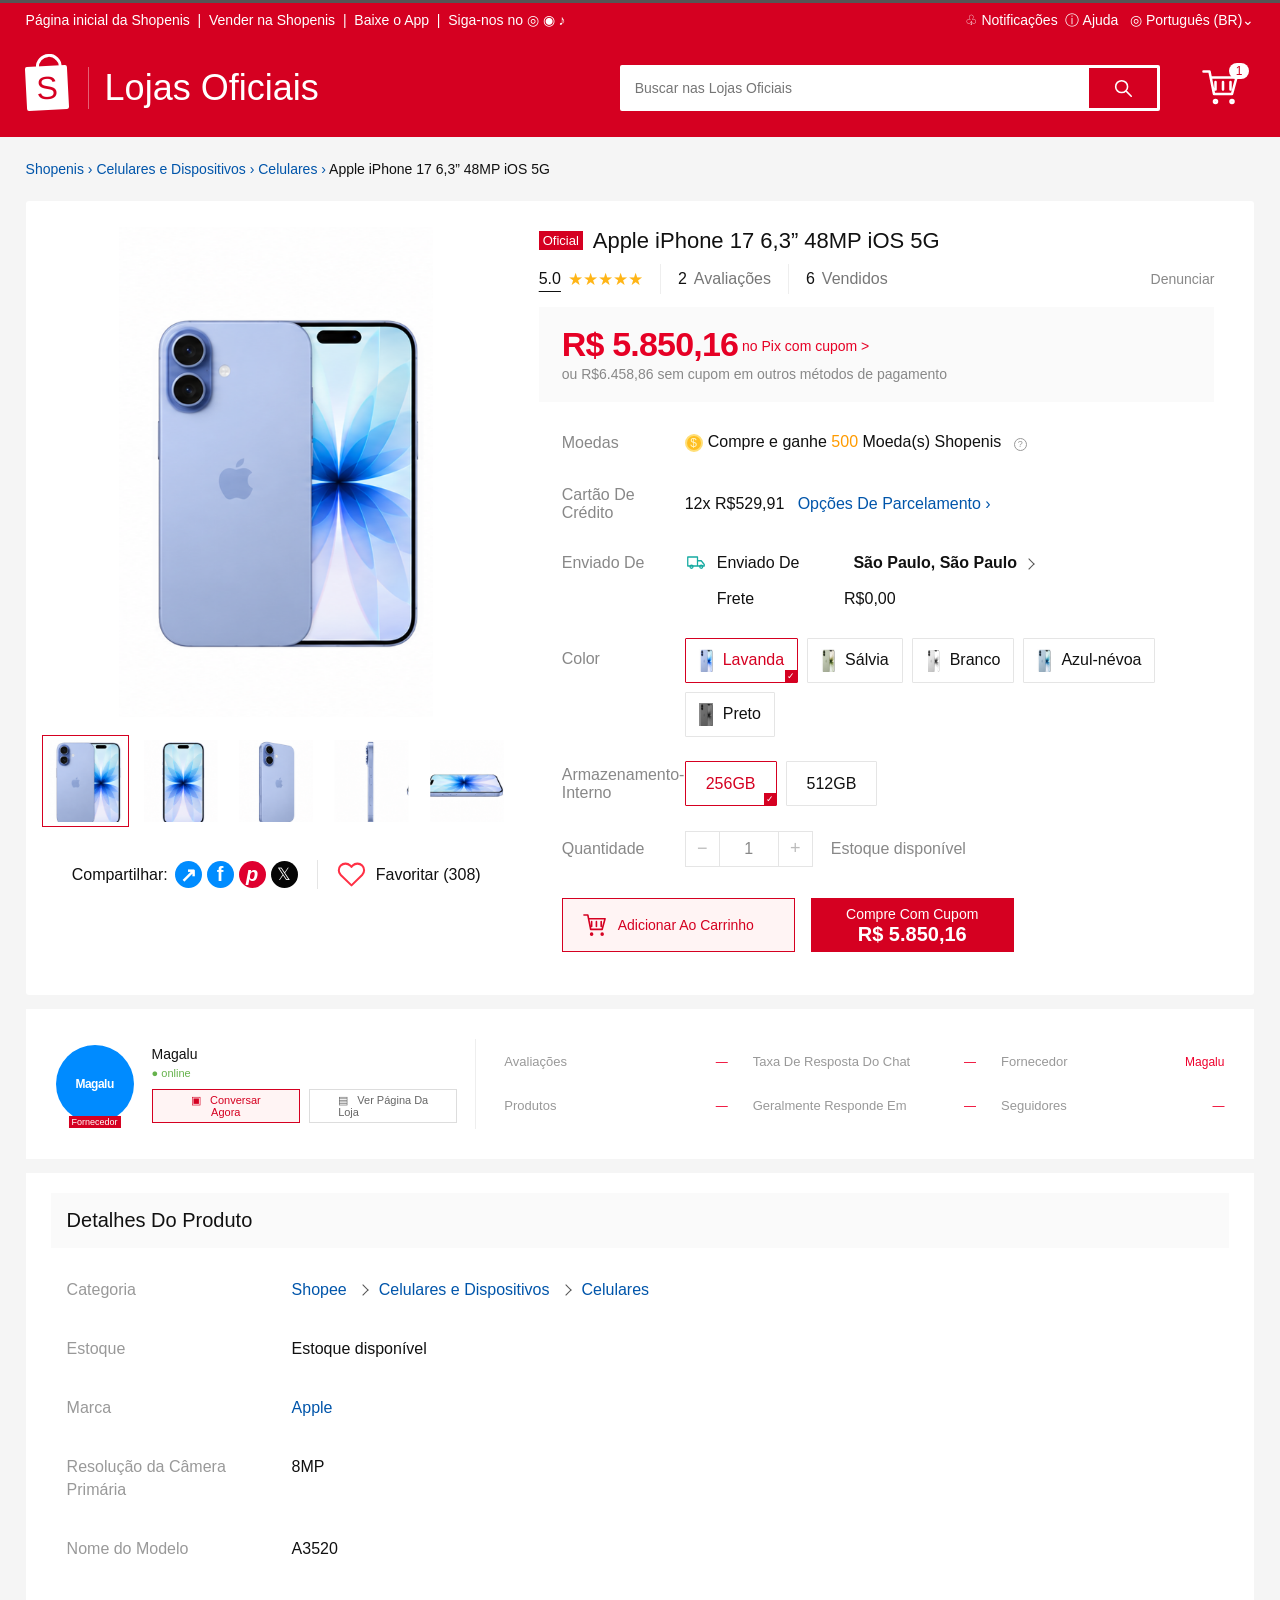
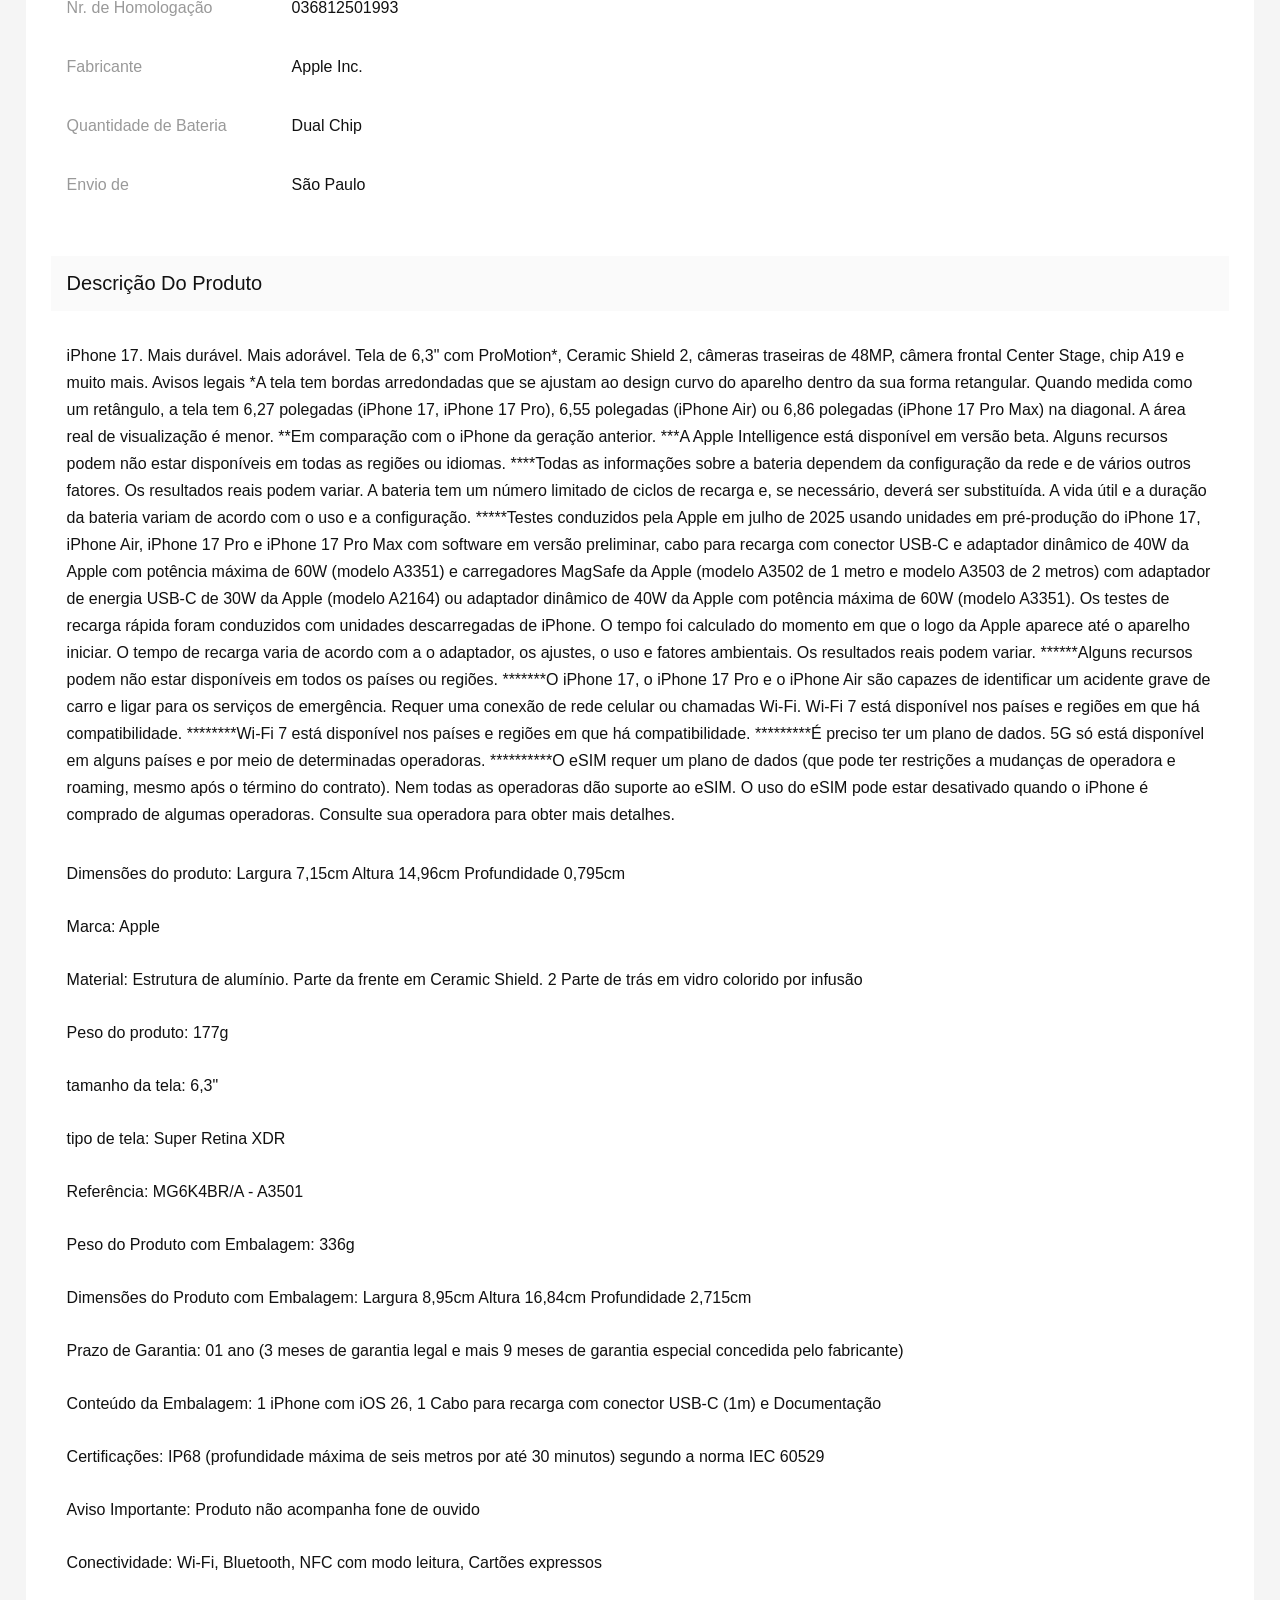
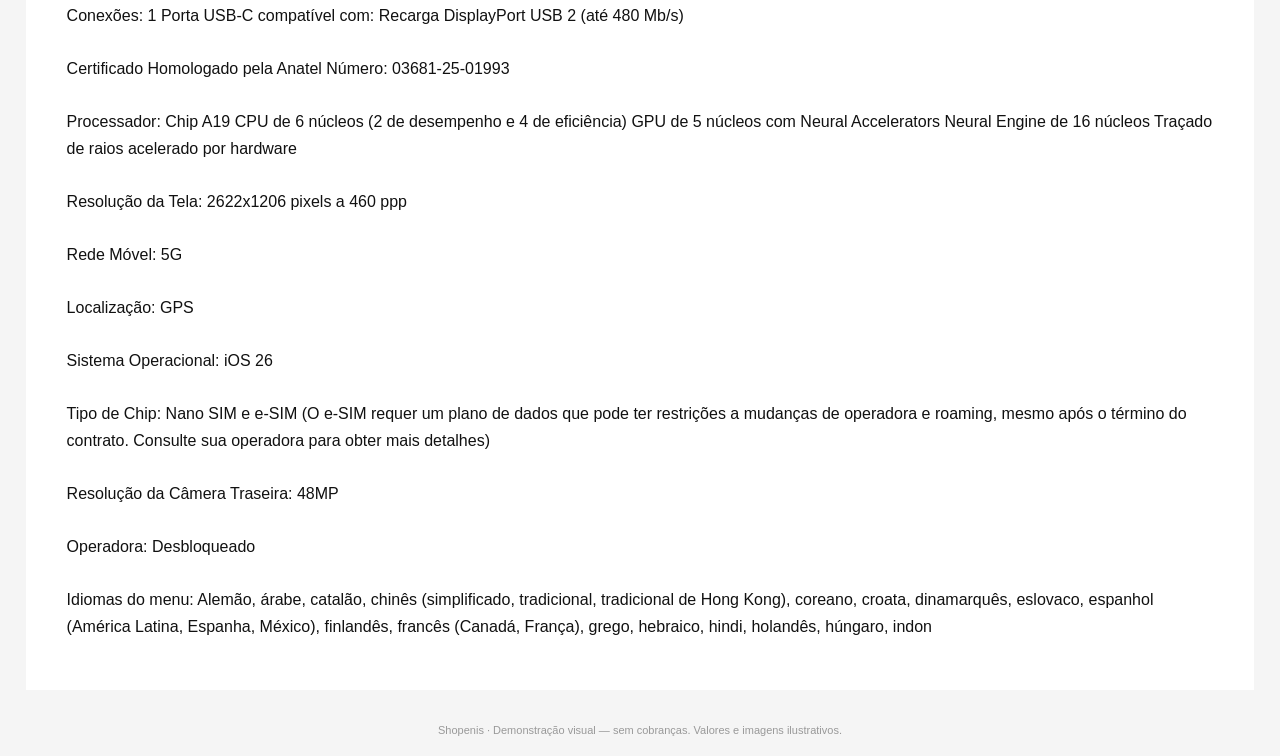
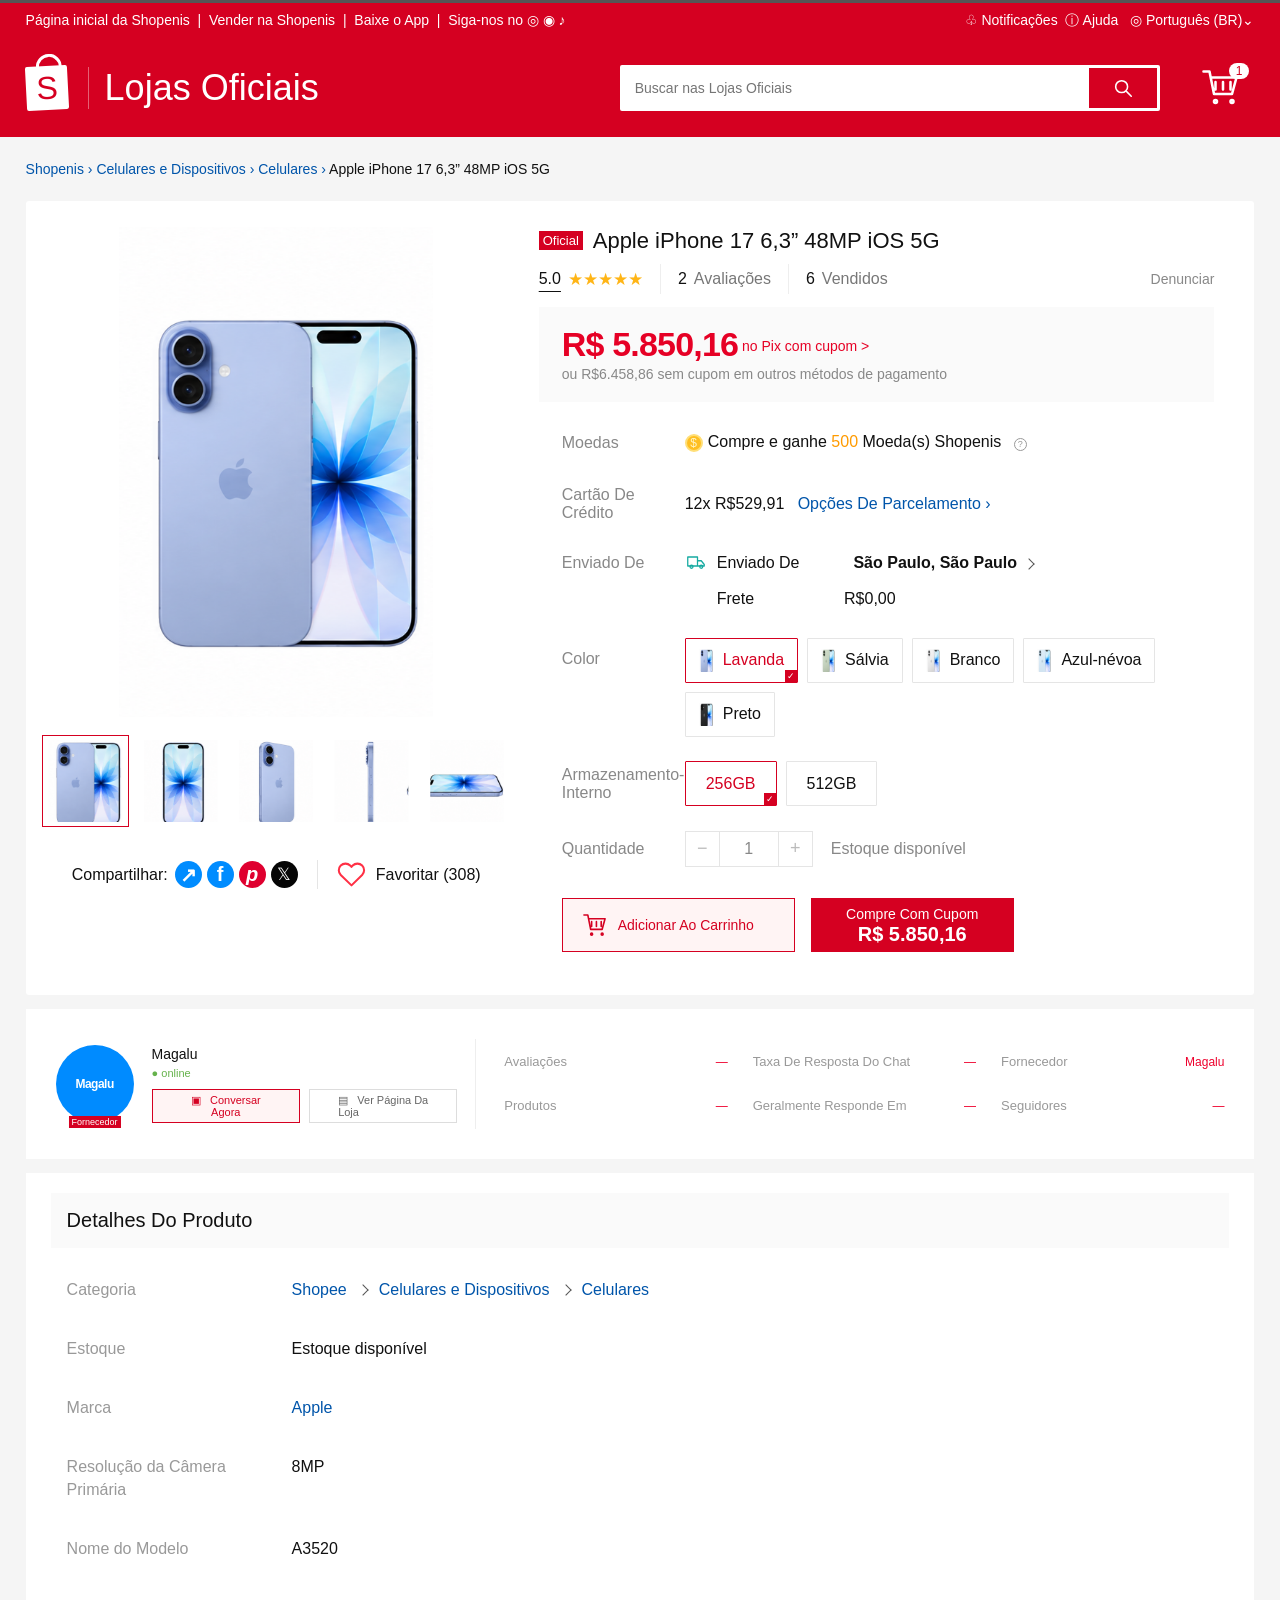
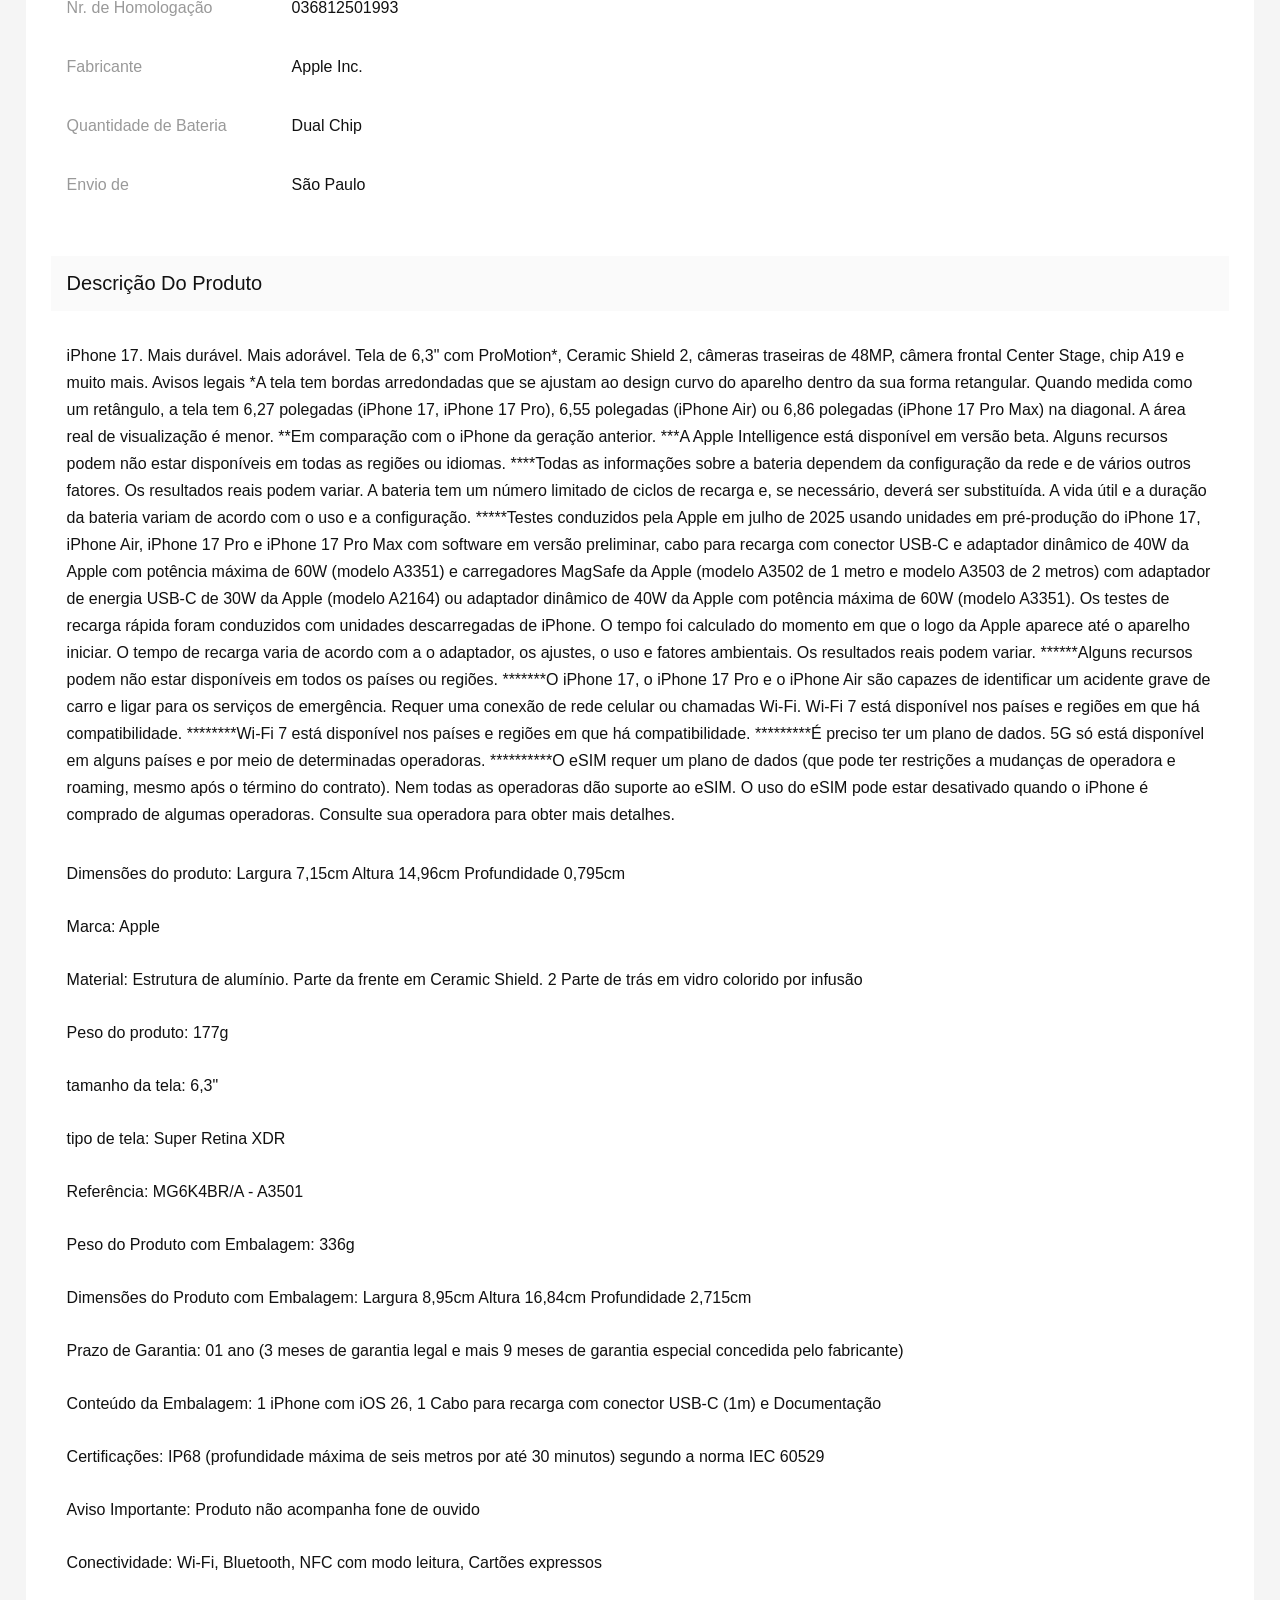
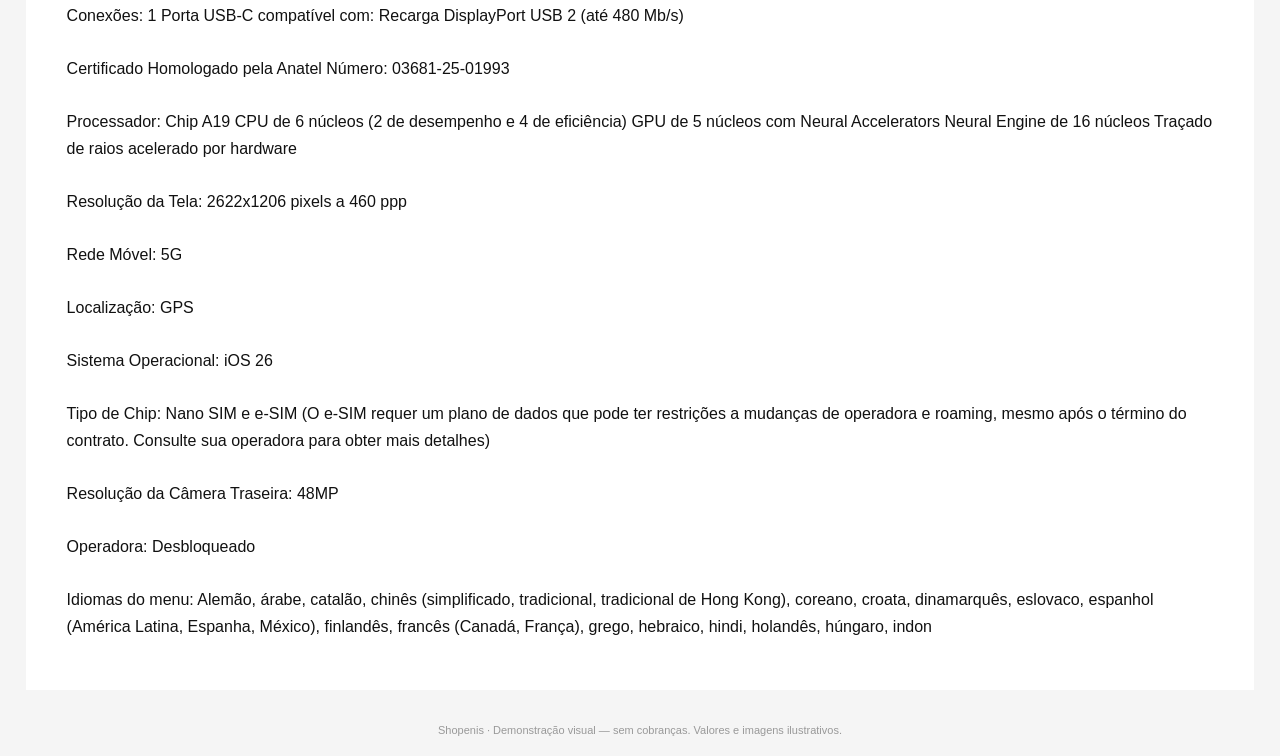
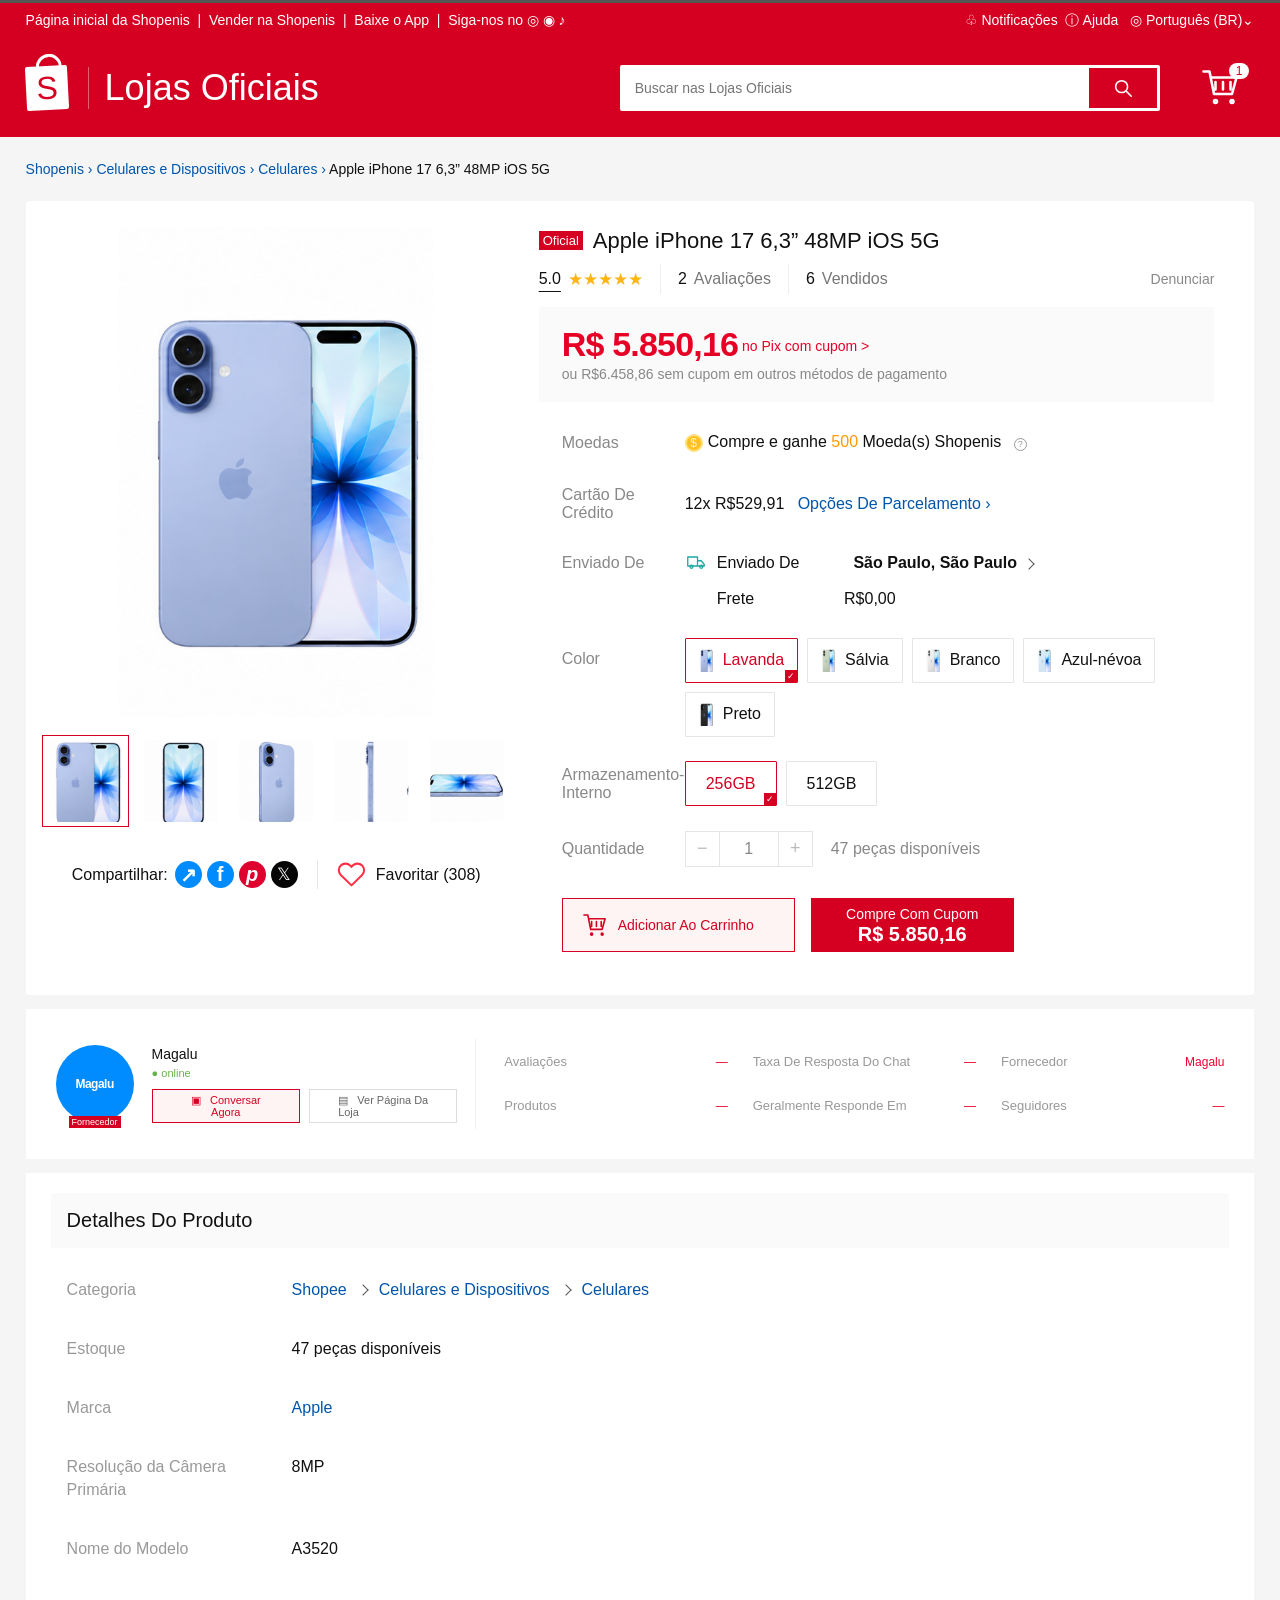
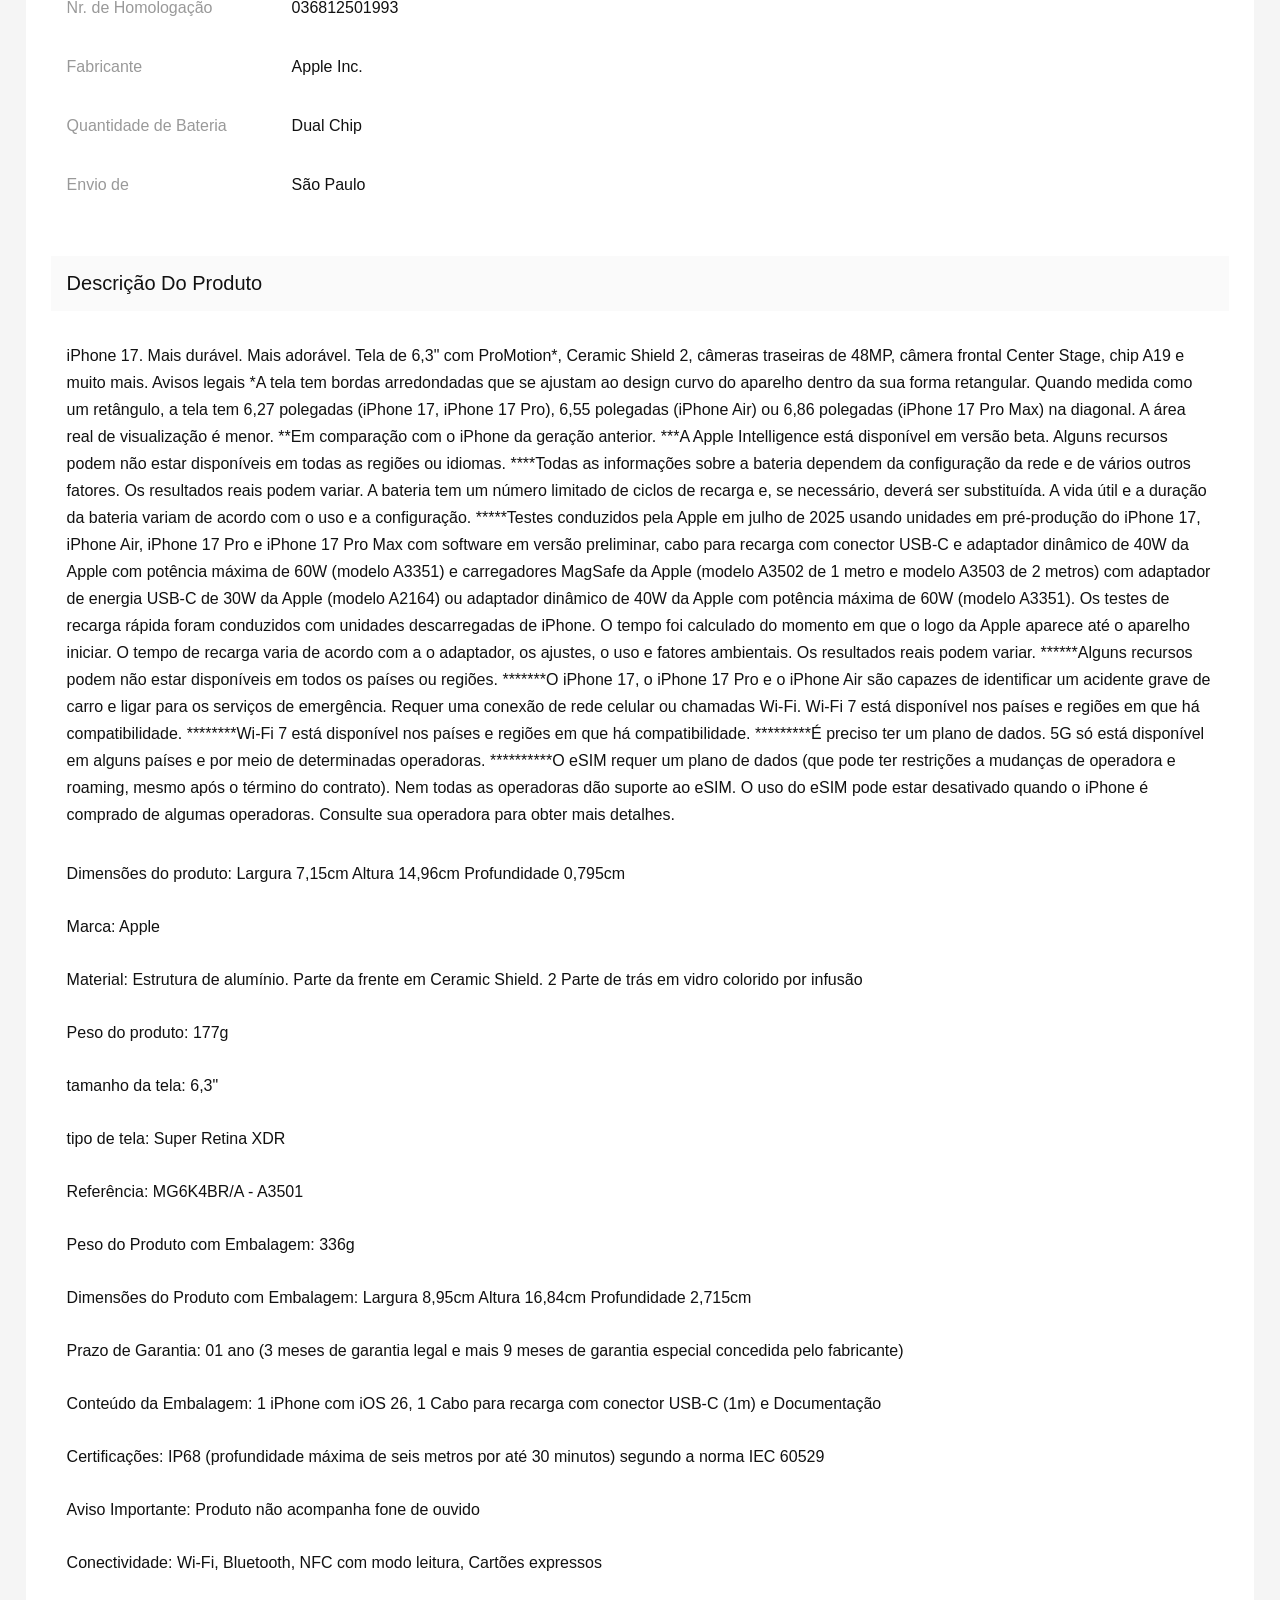
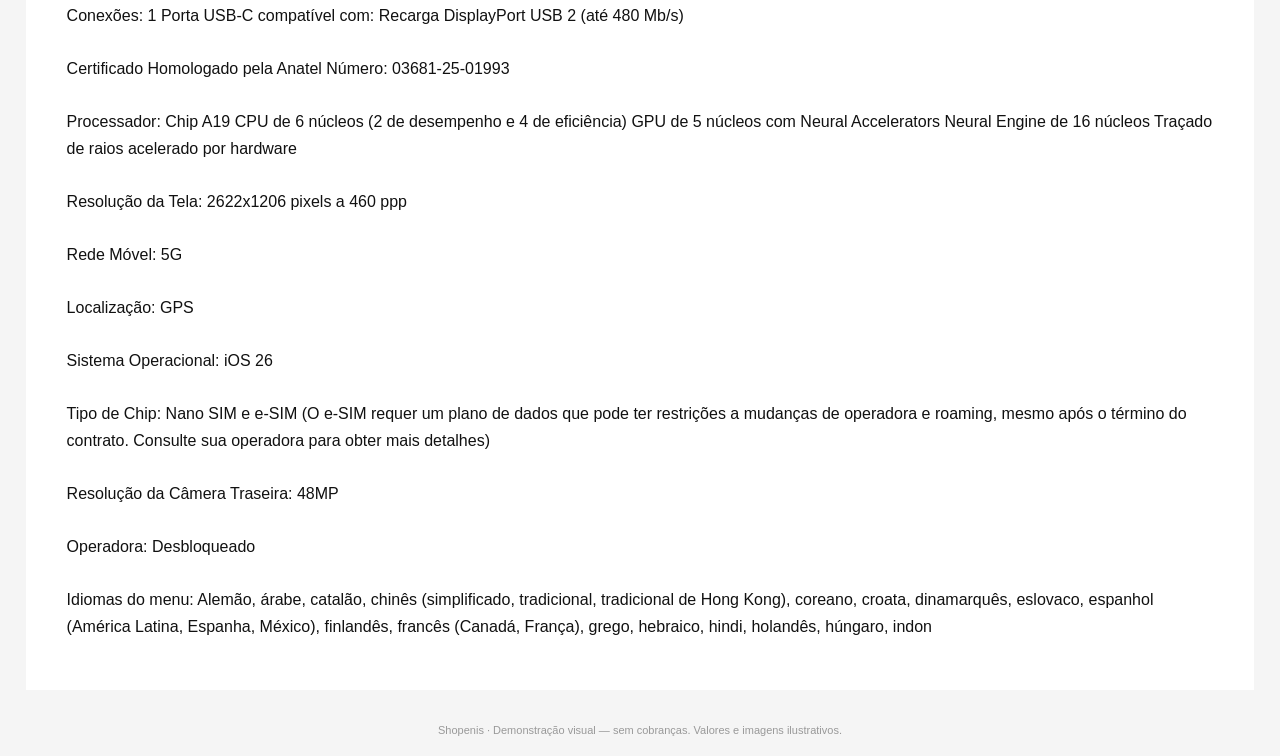
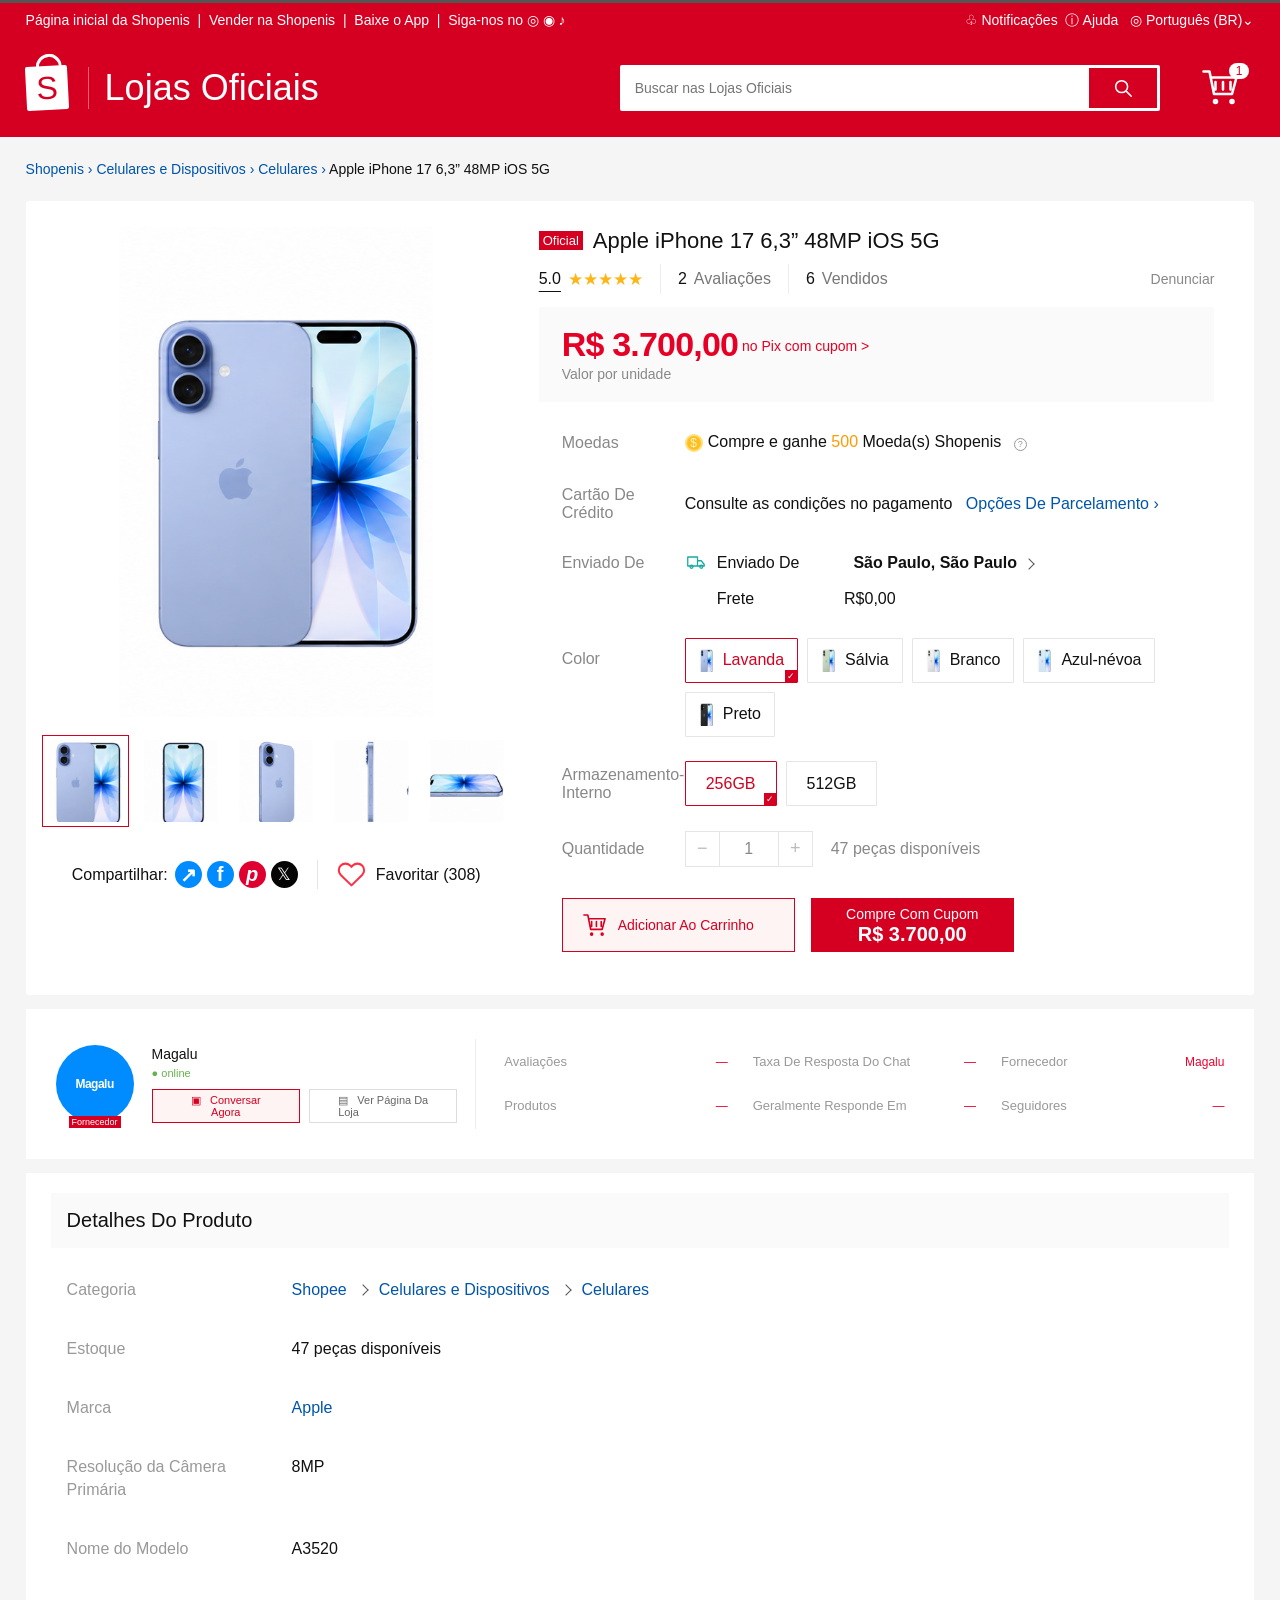
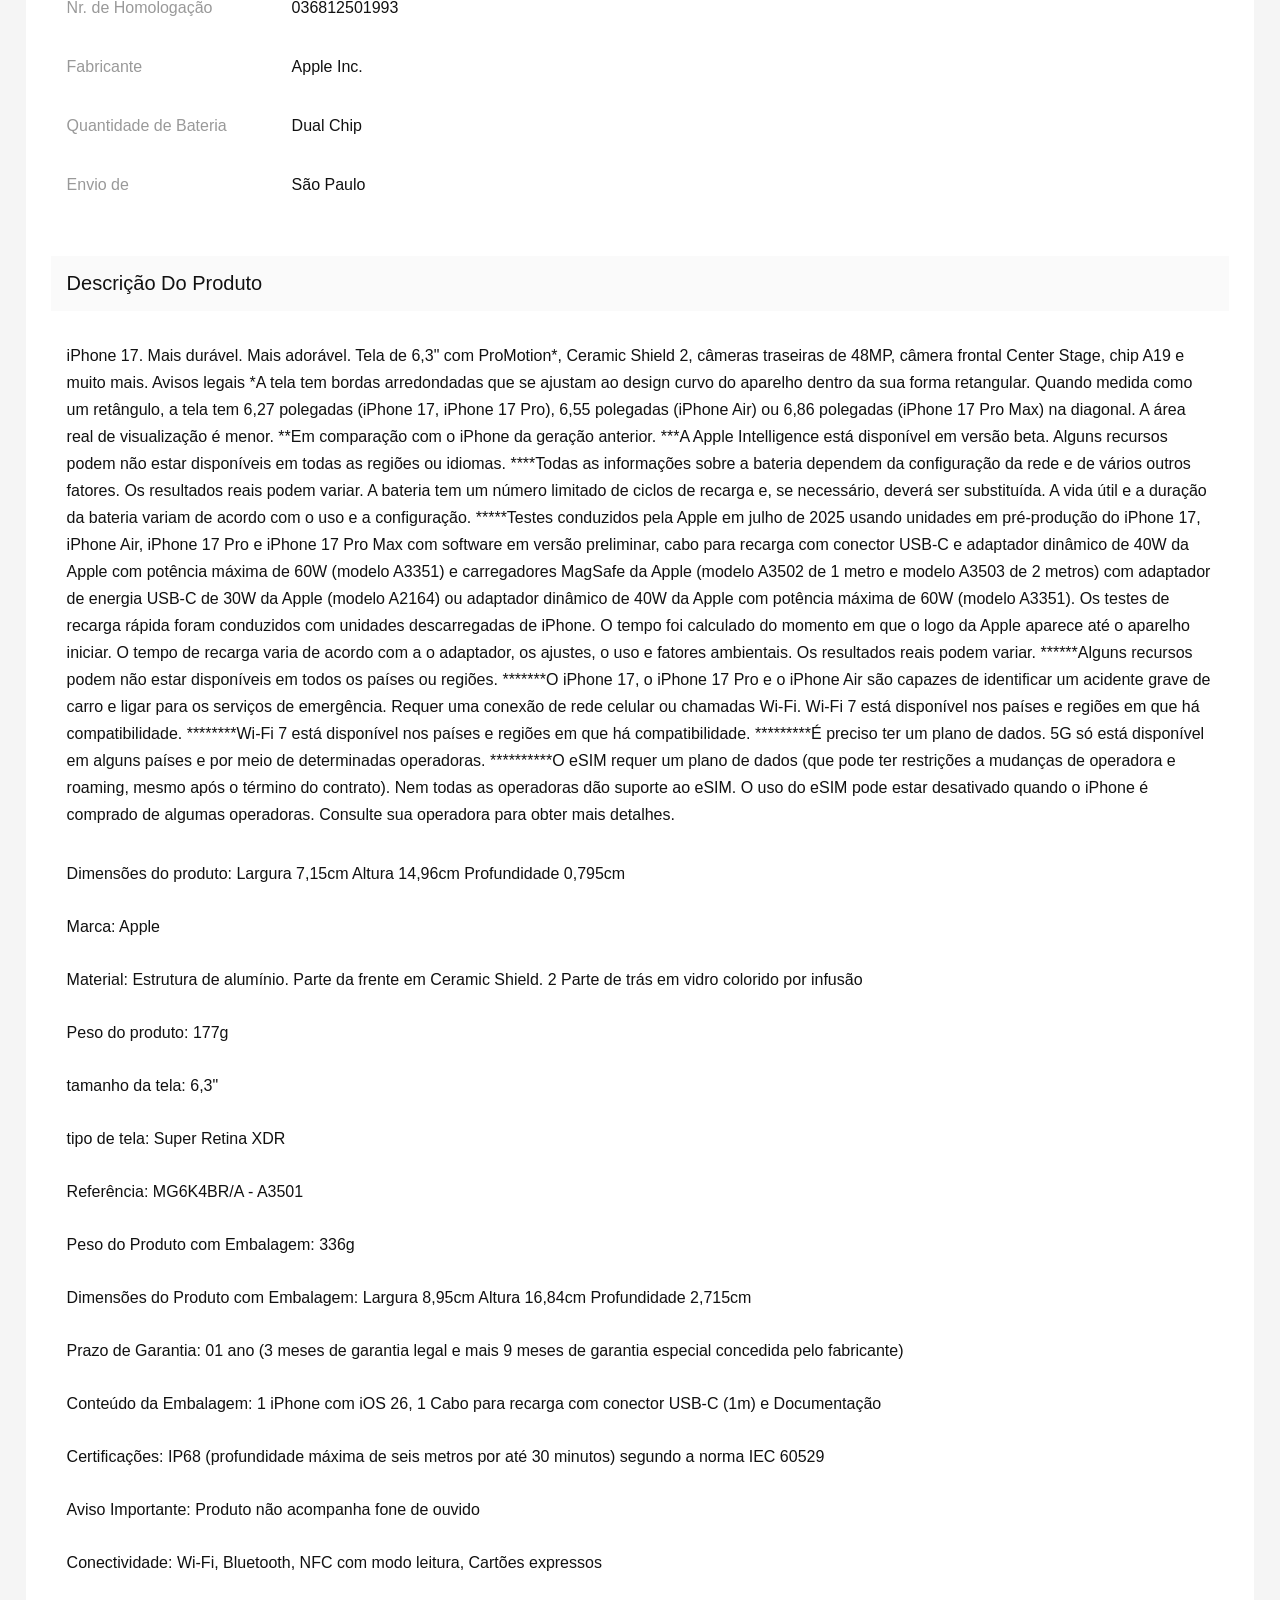
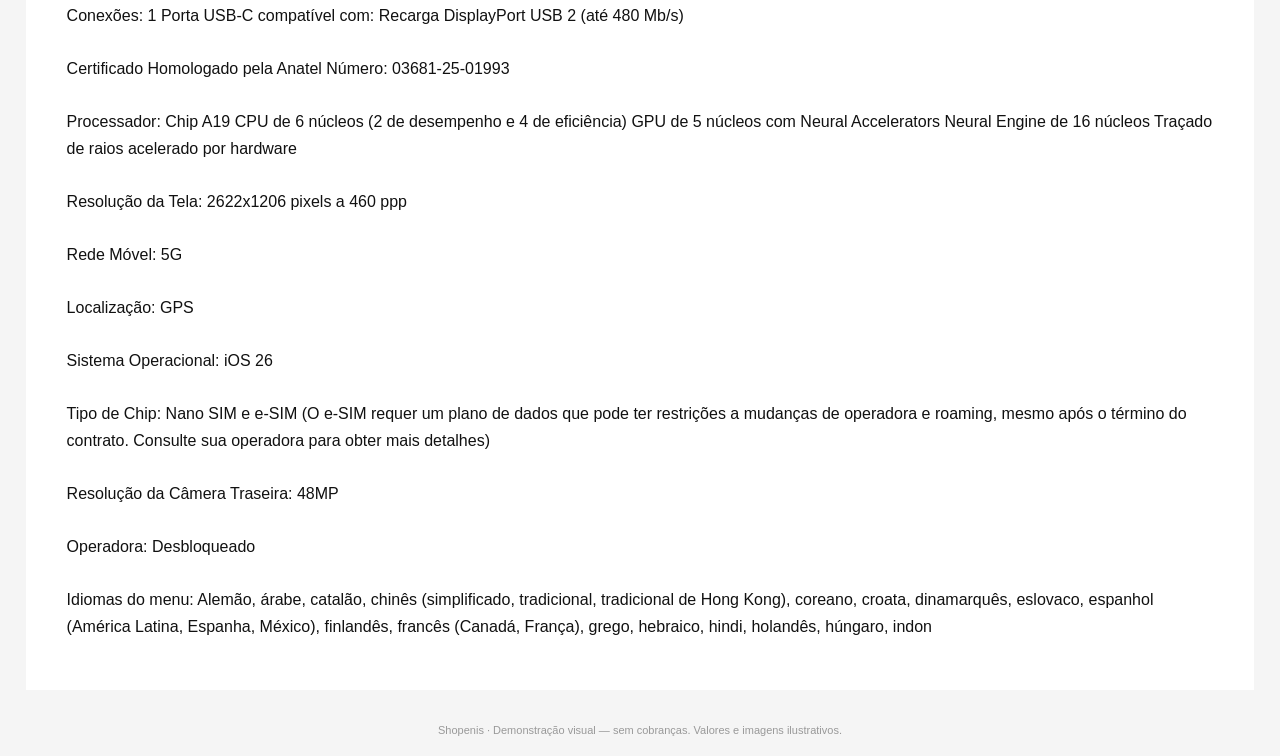
